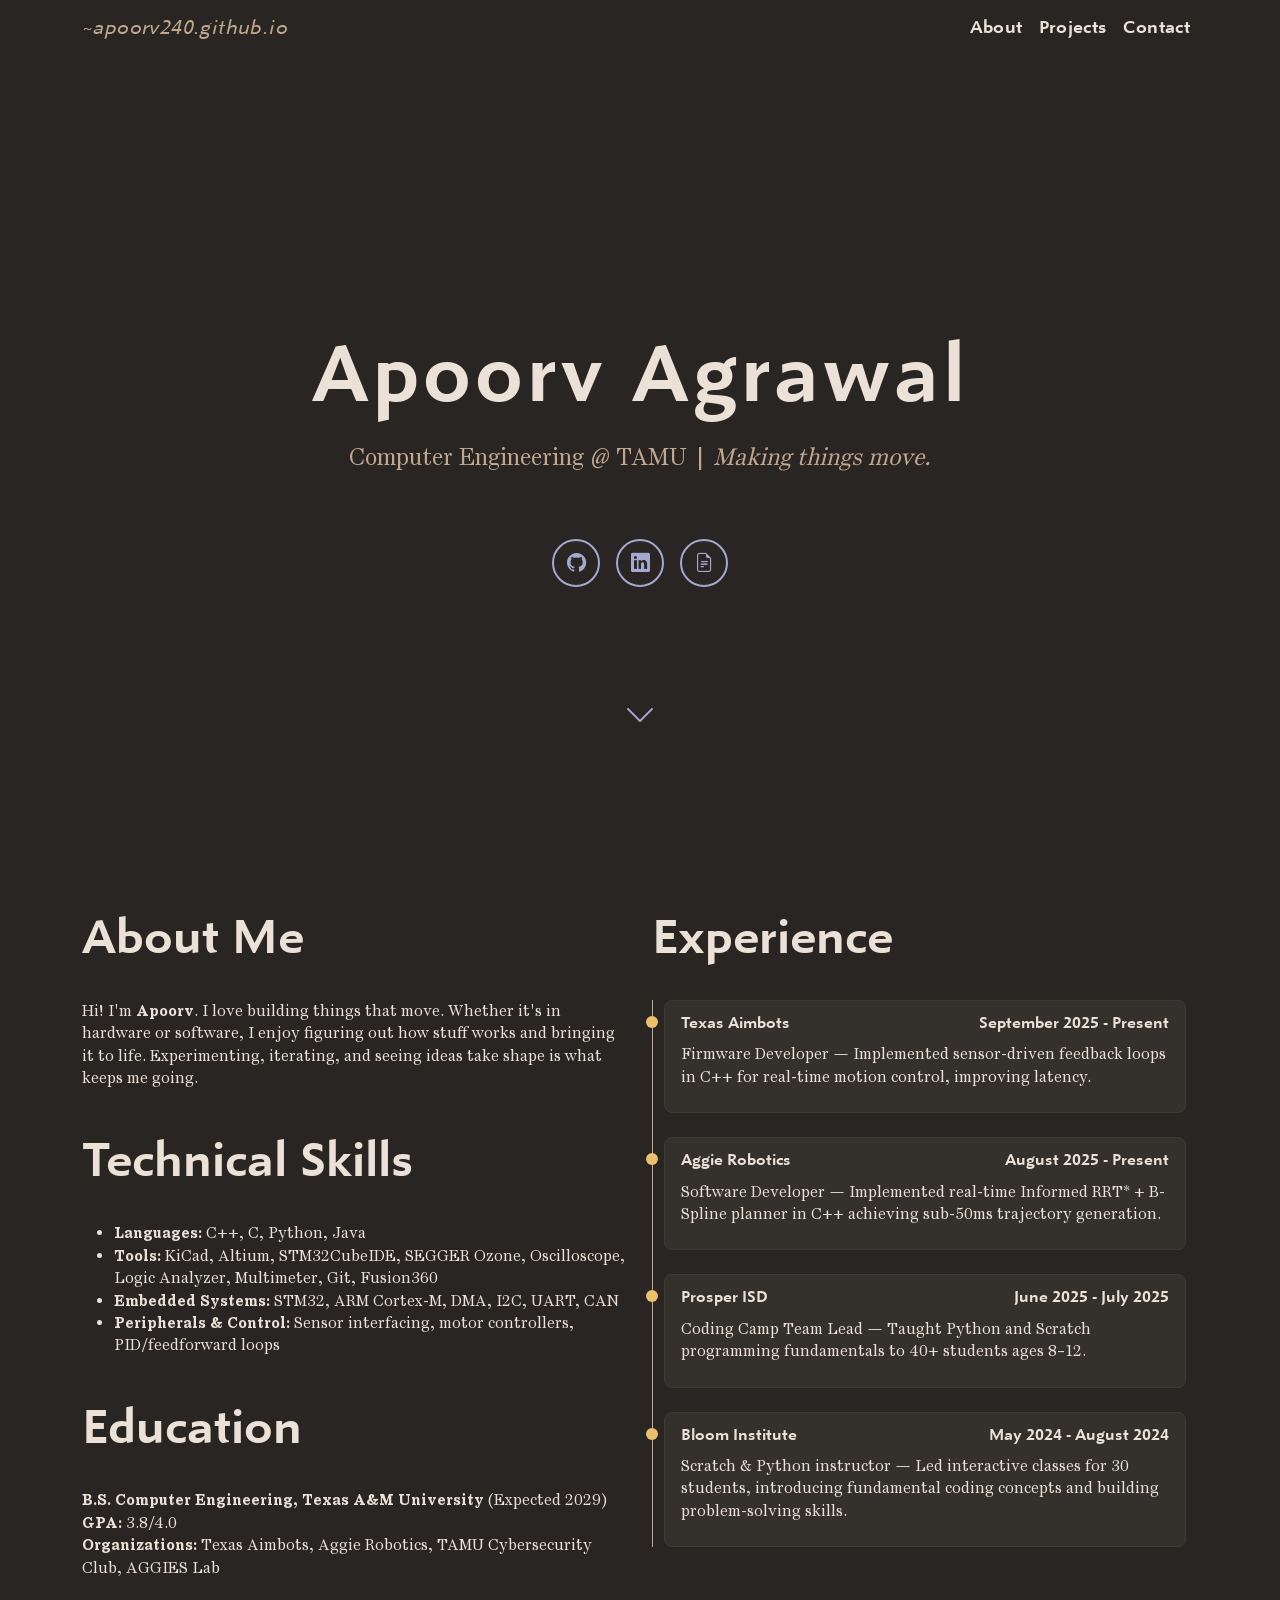
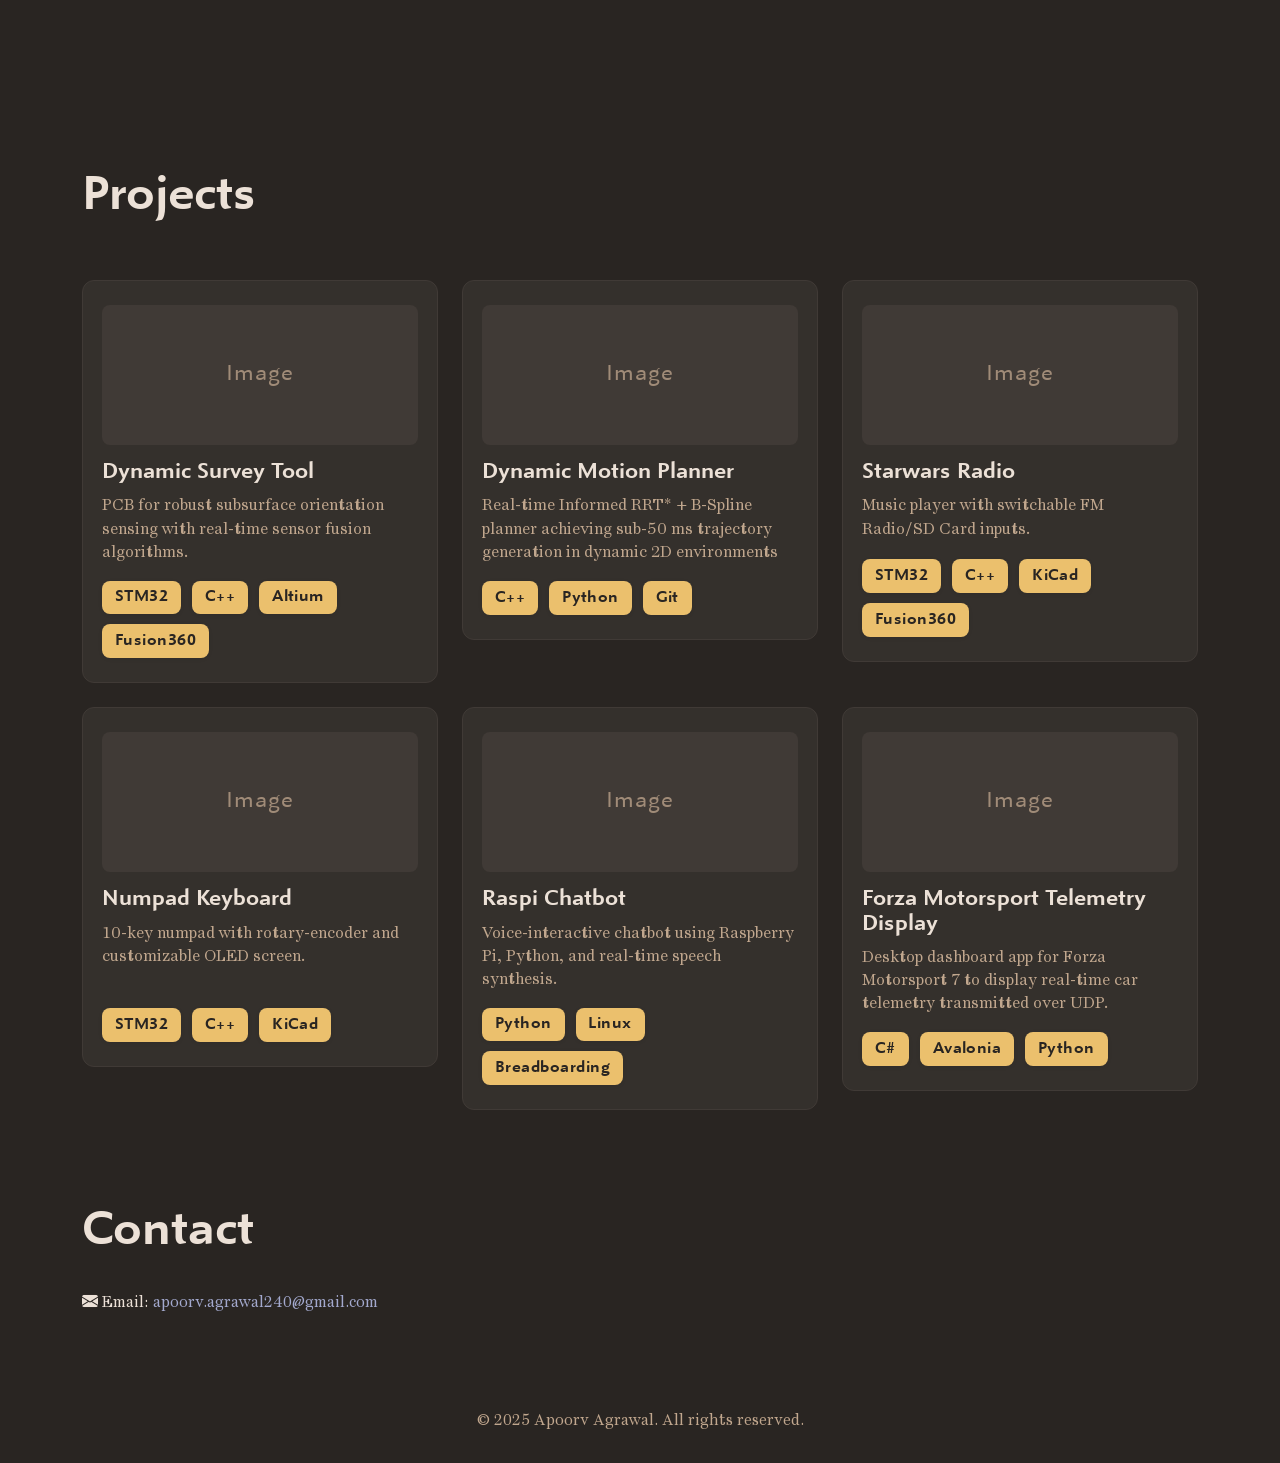
==== index.html @ 304a9cf4 "Started adding projects" ====
<!DOCTYPE html>
<html lang="en">
<head>
  <meta charset="UTF-8">
  <meta name="viewport" content="width=device-width, initial-scale=1.0">
  <title>Apoorv Agrawal — Portfolio</title>

  <!-- Bootstrap CSS -->
  <link href="https://cdn.jsdelivr.net/npm/bootstrap@5.3.2/dist/css/bootstrap.min.css" rel="stylesheet">
  <link href="https://cdn.jsdelivr.net/npm/bootstrap-icons@1.11.1/font/bootstrap-icons.css" rel="stylesheet">

  <script>
    document.addEventListener('DOMContentLoaded', function() {
      var toggler = document.querySelector('.navbar-toggler.custom-toggler');
      var offcanvas = document.getElementById('mobileNav');
      var offcanvasBS = bootstrap.Offcanvas.getOrCreateInstance(offcanvas);

      // Ensure toggler aria-expanded updates with offcanvas events
      offcanvas.addEventListener('show.bs.offcanvas', function () {
        toggler.setAttribute('aria-expanded', 'true');
      });
      offcanvas.addEventListener('hide.bs.offcanvas', function () {
        toggler.setAttribute('aria-expanded', 'false');
      });
    });
  </script>


  <!-- Custom CSS -->
  <link rel="stylesheet" href="style.css">
</head>
<body>


<nav class="navbar navbar-expand-lg">
  <div class="container">
    <a class="navbar-brand custom-brand" href="#">~apoorv240.github.io</a>
    <button
      class="navbar-toggler custom-toggler"
      type="button"
      data-bs-toggle="offcanvas"
      data-bs-target="#mobileNav"
      aria-controls="mobileNav"
      aria-label="Toggle navigation">
      <span class="hamburger">
        <span></span>
        <span></span>
        <span></span>
      </span>
    </button>
  
    <div class="offcanvas offcanvas-end" tabindex="-1" id="mobileNav" aria-labelledby="mobileNavLabel">
      <div class="offcanvas-header">
        
      </div>
      <div class="offcanvas-body">
        <ul class="navbar-nav">
          <li class="nav-item"><a class="nav-link slide-link" href="#about-experience">About</a></li>
          <li class="nav-item"><a class="nav-link slide-link" href="#projects">Projects</a></li>
          <li class="nav-item"><a class="nav-link slide-link" href="#contact">Contact</a></li>
        </ul>
      </div>
    </div>
    
    <div class="collapse navbar-collapse" id="navbarNav">
      <ul class="navbar-nav ms-auto">
        <li class="nav-item"><a class="nav-link" href="#about-experience">About</a></li>
        <li class="nav-item"><a class="nav-link" href="#projects">Projects</a></li>
        <li class="nav-item"><a class="nav-link" href="#contact">Contact</a></li>
      </ul>
    </div>
  </div>
</nav>

  <!-- Hero -->
  <section id="hero">
    <div class="hero-content">
      <h1>Apoorv Agrawal</h1>
      <p>Computer Engineering @ TAMU | <em>Making things move.</em></p>
      <div class="hero-buttons mt-3">
        <a href="https://github.com/Apoorv240" target="_blank" class="hero-btn">
            <i class="bi bi-github"></i>
        </a>
        <a href="https://linkedin.com/in/apoorvagrawal240" target="_blank" class="hero-btn">
            <i class="bi bi-linkedin"></i>
        </a>
        <a href="docs/Apoorv_Agrawal_Resume.pdf" target="_blank" class="hero-btn">
            <i class="bi bi-file-earmark-text"></i>
        </a>
      </div>
    </div>
    <a href="#about-experience" class="scroll-down">
        <i class="bi bi-chevron-down"></i>
    </a>
  </section>

    <!-- About & Experience -->
    <section id="about-experience" class="py-5">
    <div class="container">
        <div class="row">
        <!-- Left Column: About -->
        <div class="col-lg-6">
            <div>
                <h2>About Me</h2>
                <p>Hi! I'm <b>Apoorv</b>. I love building things that move. Whether it's in hardware or software, I enjoy figuring out how stuff works and bringing it to life. Experimenting, iterating, and seeing ideas take shape is what keeps me going.</p>
            </div>
            <!-- <p>Bachelor of Science in Computer Engineering — Texas A&M University (expected 2029)</p> -->
            <div class="skills">
            <h2>Technical Skills</h2>
                <ul>
                <li><b>Languages:</b> C++, C, Python, Java</li>
                <li><b>Tools:</b> KiCad, Altium, STM32CubeIDE, SEGGER Ozone, Oscilloscope, Logic Analyzer, Multimeter, Git, Fusion360</li>
                <li><b>Embedded Systems:</b> STM32, ARM Cortex-M, DMA, I2C, UART, CAN</li>
                <li><b>Peripherals & Control:</b> Sensor interfacing, motor controllers, PID/feedforward loops</li>
                </ul>
            </div>

            <div class="education">
            <h2>Education</h2>
                <p><b>B.S. Computer Engineering, Texas A&M University</b> (Expected 2029)<br>
                   <b>GPA:</b> 3.8/4.0<br>
                   <b>Organizations:</b> Texas Aimbots, Aggie Robotics, TAMU Cybersecurity Club, AGGIES Lab
                </p>
            </div>
        </div>

        <!-- Right Column: Experience Timeline -->
        <div class="col-lg-6 pe-4">
            <h2>Experience</h2>
            <div class="timeline">
            <div class="events">
                <!-- Example Event -->
                <div class="event">
                <svg class="marker" xmlns="http://www.w3.org/2000/svg" width="12" height="12">
                    <circle cx="6" cy="6" r="6"></circle>
                </svg>
                <div class="content">
                    <div class="header">
                        <span class="employer">Texas Aimbots</span>
                        <span class="time">September 2025 - Present</span>
                    </div>
                    <p>Firmware Developer — Implemented sensor-driven feedback loops in C++ for real-time motion control, improving latency.</p>
                </div>
                </div>


                <div class="event">
                <svg class="marker" xmlns="http://www.w3.org/2000/svg" width="12" height="12">
                    <circle cx="6" cy="6" r="6"></circle>
                </svg>
                <div class="content">
                    <div class="header">
                        <span class="employer">Aggie Robotics</span>
                        <span class="time">August 2025 - Present</span>
                    </div>
                    <p>Software Developer — Implemented real-time Informed RRT* + B-Spline planner in C++ achieving sub-50ms trajectory generation.</p>
                </div>
                </div>

                <div class="event">
                <svg class="marker" xmlns="http://www.w3.org/2000/svg" width="12" height="12">
                    <circle cx="6" cy="6" r="6"></circle>
                </svg>
                <div class="content">
                    <div class="header">
                        <span class="employer">Prosper ISD</span>
                        <span class="time">June 2025 - July 2025</span>
                    </div>
                    <p>Coding Camp Team Lead — Taught Python and Scratch programming fundamentals to 40+ students ages 8–12.</p>
                </div>
                </div>

                <div class="event">
                <svg class="marker" xmlns="http://www.w3.org/2000/svg" width="12" height="12">
                    <circle cx="6" cy="6" r="6"></circle>
                </svg>
                <div class="content">
                    <div class="header">
                        <span class="employer">Bloom Institute</span>
                        <span class="time">May 2024 - August 2024</span>
                    </div>
                    <p>Scratch & Python instructor — Led interactive classes for 30 students, introducing fundamental coding concepts and building problem-solving skills.</p>
                </div>
                </div>
            </div>
            </div>
        </div>
        </div>
    </div>
</div>
    </section>

<section id="projects" class="py-5">
  <div class="container">
    <h2>Projects</h2>
    <div class="row g-4 mt-3">
      <!-- Example Project Card -->
      <div class="col-12 col-md-6 col-lg-4">
        <div class="project-card">
          <div class="project-img placeholder-img mb-3"></div>
          <h5 class="project-title mb-2">Dynamic Survey Tool</h5>
          <p class="project-desc mb-3">PCB for robust subsurface orientation sensing with real-time sensor fusion algorithms.</p>
          <div class="project-skills">
            <span class="skill-badge">STM32</span>
            <span class="skill-badge">C++</span>
            <span class="skill-badge">Altium</span>
            <span class="skill-badge">Fusion360</span>
          </div>
        </div>
      </div>

      <div class="col-12 col-md-6 col-lg-4">
        <div class="project-card">
          <div class="project-img placeholder-img mb-3"></div>
          <h5 class="project-title mb-2">Dynamic Motion Planner</h5>
          <p class="project-desc mb-3">Real-time Informed RRT* + B-Spline planner achieving sub-50 ms trajectory generation in dynamic
2D environments</p>
          <div class="project-skills">
            <span class="skill-badge">C++</span>
            <span class="skill-badge">Python</span>
            <span class="skill-badge">Git</span>
          </div>
        </div>
      </div>

      <div class="col-12 col-md-6 col-lg-4">
        <div class="project-card">
          <div class="project-img placeholder-img mb-3"></div>
          <h5 class="project-title mb-2">Starwars Radio</h5>
          <p class="project-desc mb-3">Music player with switchable FM Radio/SD Card inputs.</p>
          <div class="project-skills">
            <span class="skill-badge">STM32</span>
            <span class="skill-badge">C++</span>
            <span class="skill-badge">KiCad</span>
            <span class="skill-badge">Fusion360</span>
          </div>
        </div>
      </div>

      <div class="col-12 col-md-6 col-lg-4">
        <div class="project-card">
          <div class="project-img placeholder-img mb-3"></div>
          <h5 class="project-title mb-2">Numpad Keyboard</h5>
          <p class="project-desc mb-3">10-key numpad with rotary-encoder and customizable OLED screen.</p>
          <div class="project-skills">
            <span class="skill-badge">STM32</span>
            <span class="skill-badge">C++</span>
            <span class="skill-badge">KiCad</span>
          </div>
        </div>
      </div>

      <div class="col-12 col-md-6 col-lg-4">
        <div class="project-card">
          <div class="project-img placeholder-img mb-3"></div>
          <h5 class="project-title mb-2">Raspi Chatbot</h5>
          <p class="project-desc mb-3">Voice-interactive chatbot using Raspberry Pi, Python, and real-time speech synthesis.</p>
          <div class="project-skills">
            <span class="skill-badge">Python</span>
            <span class="skill-badge">Linux</span>
            <span class="skill-badge">Breadboarding</span>
          </div>
        </div>
      </div>

      <div class="col-12 col-md-6 col-lg-4">
        <div class="project-card">
          <div class="project-img placeholder-img mb-3"></div>
          <h5 class="project-title mb-2">Forza Motorsport Telemetry Display</h5>
          <p class="project-desc mb-3">Desktop dashboard app for Forza Motorsport 7 to display real-time car telemetry transmitted over UDP.</p>
          <div class="project-skills">
            <span class="skill-badge">C#</span>
            <span class="skill-badge">Avalonia</span>
            <span class="skill-badge">Python</span>
          </div>
        </div>
      </div>

    </div>
  </div>
</section>

  <!-- Contact -->
  <section id="contact" class="py-5">
    <div class="container">
      <h2>Contact</h2>
      <ul class="list-unstyled">
        <li><i class="bi bi-envelope-fill"></i> Email: <a href="mailto:apoorv.agrawal240@gmail.com">apoorv.agrawal240@gmail.com</a></li>
      </ul>
    </div>
  </section>

  <!-- Footer -->
  <footer>
    <div>&copy; 2025 Apoorv Agrawal. All rights reserved.</div>
  </footer>

  <!-- Bootstrap JS -->
  <script src="https://cdn.jsdelivr.net/npm/bootstrap@5.3.2/dist/js/bootstrap.bundle.min.js"></script>
</body>
</html>
---- style.css ----
@charset "UTF-8";

/* Fonts */
@font-face {
  font-family: century_supra_a;
  src: url('fonts/CenturySupraT3.woff2') format('woff2');
  font-weight: normal;
  font-style: normal;
  font-display: swap;
}
@font-face {
  font-family: century_supra_a;
  src: url('fonts/CenturySupraT3-Bold.woff2') format('woff2');
  font-weight: bold;
  font-style: normal;
  font-display: swap;
}
@font-face {
  font-family: concourse_4;
  src: url('fonts/MetroOffice-Regular.woff2') format('woff2');
  font-weight: normal;
  font-style: normal;
  font-display: swap;
}
@font-face {
  font-family: concourse_4;
  src: url('fonts/MetroOffice-Bold.woff2') format('woff2');
  font-weight: bold;
  font-style: normal;
  font-display: swap;
}
@font-face {
  font-family: concourse_4;
  src: url('fonts/MetroOffice-BoldItalic.woff2') format('woff2');
  font-weight: bold;
  font-style: italic;
  font-display: swap;
}
@font-face {
  font-family: concourse_4;
  src: url('fonts/MetroOffice-Italic.woff2') format('woff2');
  font-weight: normal;
  font-style: italic;
  font-display: swap;
}

/* Colors */
:root {
  --color-text: #ece1d7;
  --color-background: #292522;
  --color-link: #a3a9ce;
  --color-link-hover: #ebc06d;
  --color-footer-background: #1d1c19;
  --color-card-bg: #34302c;
  --color-card-border: #403a36;
  --color-muted: #c1a78e;
}

/* Base */
* { margin:0; padding:0; box-sizing:border-box; }
body {
  font-family: 'century_supra_a', Georgia, serif;
  font-size: 1rem;
  line-height: 1.4;
  color: var(--color-text);
  background-color: var(--color-background);
}
a { color: var(--color-link); text-decoration:none; }
a:hover { color: var(--color-link-hover); text-decoration:underline; }

/* Navbar */
.navbar {
  background-color: transparent;
}
.navbar .nav-link {
  color: var(--color-text);
  font-family: concourse_4, Georgia, serif;
  font-weight: bold;
  letter-spacing: 0.02em;
  font-size: 18px;
}
.navbar .navbar-brand {
  color: var(--color-muted);
  font-family: concourse_4, Georgia, serif;
  font-weight: normal;
  font-style: italic;
  letter-spacing: 0.02em;
}
/* Hover state - highlight with color */
.navbar .nav-link:hover {
  color: var(--color-link-hover);
  text-decoration: none;
}

/* Hero */
#hero {
  display: flex;
  align-items: center;
  justify-content: center;
  flex-direction: column;
  height: 90vh;
  text-align: center;
  padding: 0 2rem;
  position: relative;
}
#hero h1 {
  font-family: 'concourse_4', Georgia, serif;
  font-weight: bold;
  font-size: clamp(3rem, 8vw, 5rem);
  letter-spacing: 0.05em;
  margin-bottom: 1rem;
}
#hero p {
  font-family: 'century_supra_a', Georgia, serif;
  font-size: clamp(1.25rem, 2vw, 1.5rem);
  color: var(--color-muted);
  margin-bottom: 3rem;
}

/* Scroll Down Arrow */
.scroll-down {
    position:absolute;
  font-size: 2rem;
  color: var(--color-link);
  display: inline-block;
  animation: bounce 2s infinite;
  bottom: 8rem;
}
.scroll-down:hover { color: var(--color-link-hover); }
@keyframes bounce {
  0%, 20%, 50%, 80%, 100% { transform: translateY(0); }
  40% { transform: translateY(10px); }
  60% { transform: translateY(5px); }
}

/* Sections */
section { padding: 4rem 0; }
h1,h2,h3,h4,h5,h6 {
  font-family: 'concourse_4', Georgia, serif;
  font-weight: bold;
  color: var(--color-text);
  margin-bottom: 1rem;
  line-height: 1.1;
}
h2 { font-size: clamp(2rem, 4vw, 3rem); margin-bottom: 2rem; }

/* Footer */
footer {
  background-color: transparent;
  color: var(--color-muted);
  padding: 2rem 0;
  text-align: center;
}
footer a { color: var(--color-link); }
footer a:hover { color: var(--color-link-hover); }

/* Smooth scroll */
html { scroll-behavior: smooth; }


.col-lg-6 .timeline {
  position: relative;
  overflow: visible;
}

.timeline .events::before {
  content: "";
  position: absolute;
  top: 0;
  height: 100%;
  width: 1px;
  background: var(--color-muted);
}
.timeline .events {
  position: relative;
  display: flex;
  margin-block: 0.5em;
  flex-direction: column;
  row-gap: 1.5em;
}

.timeline .event {
  display: flex;
  align-items: baseline;
}

.timeline .event .marker {
  position: relative;
  left: -6px;
  fill: var(--color-link-hover);
}

.content time {
  font-family: concourse_4, Helvetica, sans-serif;
  font-weight: bold;
}

.timeline .event .content {
  padding-left: 1.5rem; /* ensures text doesn’t overlap marker */
  flex: 1;               /* take up remaining space */
  min-width: 0;          /* prevent flex overflow */
  padding: 0.75rem 1rem 0.5rem 1rem;                /* space inside the border */
  border: 1px solid var(--color-card-border);  /* border color */
  border-radius: 8px;           /* rounded corners for softer look */
  background-color: var(--color-card-bg);  /* optional background */
  position: relative;            /* keeps marker positioned correctly */
}

.timeline .event .content:hover {
  box-shadow: 0 6px 16px rgba(0,0,0,0.15);
  transform: translateY(-3px);
}

.timeline .event .content .header {
  display: flex;
  justify-content: space-between; /* employer left, time right */
  font-family: concourse_4, Helvetica, sans-serif;
  font-weight: bold;
  margin-bottom: 0.5rem;
}


.timeline .event .header .employer {
  text-align: left;
}

.timeline .event .header .time {
  text-align: right;
}

.timeline .event .content .text p {
  margin: 0;
  line-height: 1.4;
}

/* Hero buttons styling */
.hero-buttons {
  display: inline-flex;
  gap: 1rem;
  margin-top: 1rem;
}

.hero-btn {
  display: inline-flex;
  align-items: center;
  justify-content: center;
  width: 3rem;
  height: 3rem;
  border: 2px solid var(--color-link);
  border-radius: 50%;       /* makes it circular */
  color: var(--color-link);
  font-size: 1.2rem;
  transition: all 0.3s ease;
  text-decoration: none;
}

.hero-btn:hover {
  background-color: var(--color-link);
  color: var(--color-background);
  border-color: var(--color-link-hover);
}

.skills {
  margin-top: 3rem;
  margin-bottom: 3rem;
}

.education {
  margin-top: 3rem;
  margin-bottom: 6rem;
}

.navbar-toggler.custom-toggler {
  border: none;
  background: none;
  outline: none;
  box-shadow: none;
  padding: 0.5rem 0.7rem;
  position: relative;
  z-index: 1051; /* Ensure it's above the offcanvas */
}

.navbar-brand.custom-brand {
  position: relative;
  z-index: 1051; /* Ensure it's above the offcanvas */
}

.hamburger {
  display: inline-block;
  width: 32px;
  height: 32px;
  position: relative;
  cursor: pointer;
}

.hamburger span {
  display: block;
  position: absolute;
  left: 0;
  width: 100%;
  height: 3.5px;
  background: var(--color-link);
  border-radius: 2px;
  transition:
    0.32s cubic-bezier(.68,-0.6,.32,1.6),
    background 0.2s;
}

.hamburger span:nth-child(1) { top: 8px; }
.hamburger span:nth-child(2) { top: 15px; }
.hamburger span:nth-child(3) { top: 22px; }

.navbar-toggler[aria-expanded="true"] .hamburger span {
  background: var(--color-link-hover);
}

.navbar-toggler[aria-expanded="true"] .hamburger span:nth-child(1) {
  top: 15px;
  transform: rotate(45deg);
}
.navbar-toggler[aria-expanded="true"] .hamburger span:nth-child(2) {
  opacity: 0;
}
.navbar-toggler[aria-expanded="true"] .hamburger span:nth-child(3) {
  top: 15px;
  transform: rotate(-45deg);
}

@media (max-width: 991.98px) {
  .navbar-collapse { display: none !important; }
  .offcanvas { display: block !important; }
}
@media (min-width: 992px) {
  .offcanvas { display: none !important; }
  .navbar-collapse { display: flex !important; }
}

/* Make the offcanvas background transparent and blurry */
.offcanvas {
  background: transparent; 
}

.offcanvas-header, .offcanvas-body {
  color: var(--color-text); /* Ensures text is readable */
}

.offcanvas.offcanvas-end {
  width: 100px !important; /* Choose your width */
  max-width: 100vw;
  overflow-x: hidden;
}

.offcanvas-body {
  overflow-x: hidden;
  padding-right: 12px;
  padding-left: 12px;
}

body.offcanvas-backdrop {
  overflow-x: hidden;
}

/* Slide-in animation keyframes */
@keyframes slideInRight {
  from {
    opacity: 0;
    transform: translateX(50px);
  }
  to {
    opacity: 1;
    transform: translateX(0);
  }
}

/* Initial state: links hidden and off to the right */
.offcanvas:not(.show) .slide-link {
  opacity: 0;
  transform: translateX(32px);
  pointer-events: none;
}

/* When the offcanvas is open, animate in */
.offcanvas.show .slide-link {
  opacity: 1;
  animation: slideInRight 0.6s cubic-bezier(.77,0,.175,1) both;
  pointer-events: auto;
}

/* Stagger the animation for each nav-item */
.offcanvas.show .navbar-nav .nav-item:nth-child(1) .slide-link { animation-delay: 0.08s; }
.offcanvas.show .navbar-nav .nav-item:nth-child(2) .slide-link { animation-delay: 0.22s; }
.offcanvas.show .navbar-nav .nav-item:nth-child(3) .slide-link { animation-delay: 0.36s; }


.project-card {
  background-color: var(--color-card-bg);       /* Same as timeline */
  border: 1px solid var(--color-card-border);   /* Same border */
  border-radius: 12px;                          /* Softer corners */
  padding: 1.5rem 1.2rem;
  margin-bottom: 0;
  box-shadow: none;
  min-height: 360px;                            /* Enough space for desktop, flexible for mobile */
  display: flex;
  flex-direction: column;
  transition: box-shadow 0.3s, transform 0.2s;
}

.project-card:hover {
  box-shadow: 0 6px 16px rgba(0,0,0,0.15);
  transform: translateY(-3px);
}

.project-img {
  width: 100%;
  height: 140px;
  border-radius: 8px;
  background: #403a36;
  display: flex;
  align-items: center;
  justify-content: center;
  /* Placeholder content: */
  position: relative;
}
.placeholder-img::after {
  content: "Image";
  color: var(--color-muted);
  font-family: concourse_4, Georgia, serif;
  font-size: 1.4rem;
  letter-spacing: 0.05em;
  position: absolute;
  left: 50%;
  top: 50%;
  transform: translate(-50%, -50%);
  opacity: 0.75;
}

.project-title {
  font-family: concourse_4, Georgia, serif;
  font-weight: bold;
  font-size: 1.4rem;
  color: var(--color-text);
}

.project-desc {
  color: var(--color-muted);
  font-size: 1.03rem;
  min-height: 48px;
  margin-bottom: 1rem;
}

.project-skills {
  display: flex;
  flex-wrap: wrap;
  gap: 0.5em;
  margin-top: auto; /* Anchors skills at the bottom of the card if there's space */
}

/* Skill boxes styled like timeline labels/badges */
.skill-badge {
  background: var(--color-link-hover);
  color: var(--color-background);
  display: inline-block;
  font-family: concourse_4, Georgia, serif;
  font-weight: bold;
  border-radius: 8px;
  padding: 0.35em 0.8em;
  font-size: 1rem;
  letter-spacing: 0.03em;
  border: none;
  margin-top: 2px;
  margin-right: 3px;
  vertical-align: middle;
  box-shadow: 0 1px 4px rgba(0,0,0,0.08);
}

/* Responsive adjustments -- stack on mobile */
@media (max-width: 767.98px) {
  .project-card {
    min-height: 0;
    padding: 1rem 0.5rem;
  }
  .project-img {
    height: 110px;
  }
  .project-title {
    font-size: 1.15rem;
  }
  .project-desc {
    font-size: 0.96rem;
  }
}
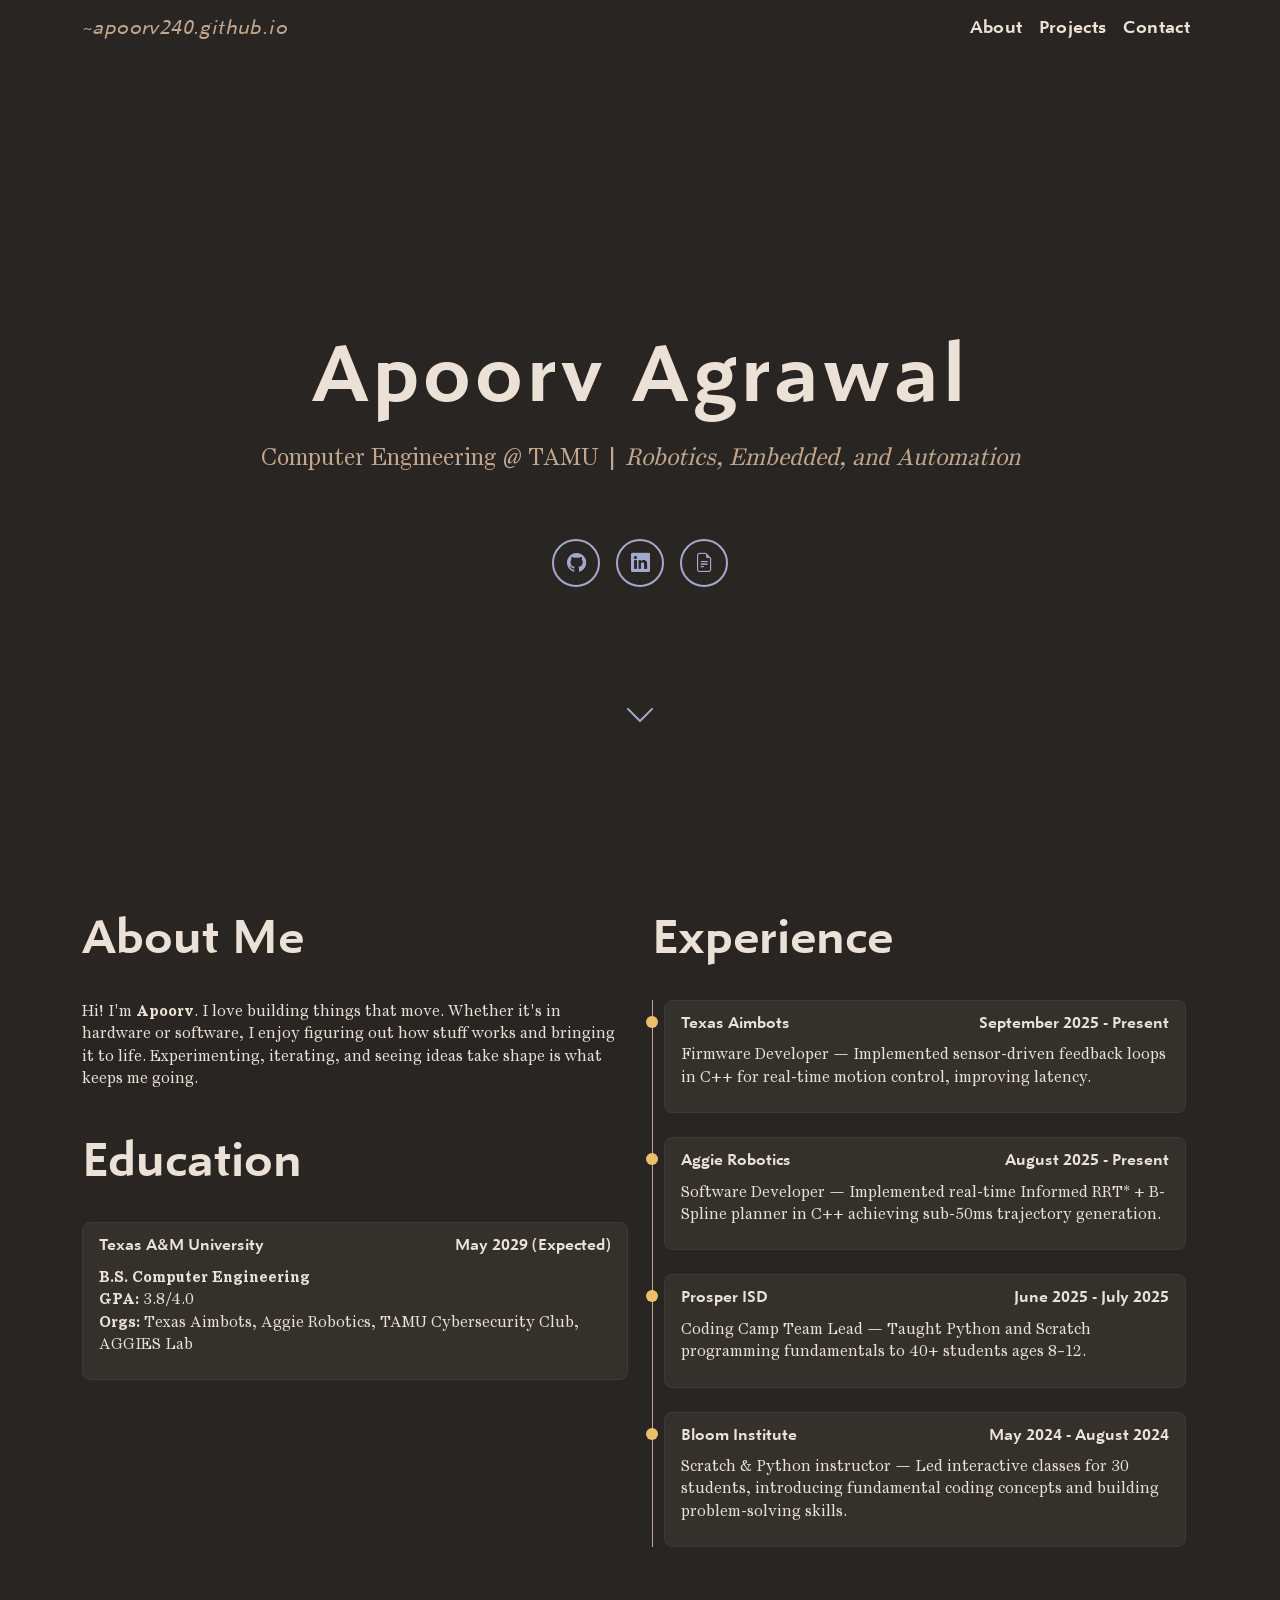
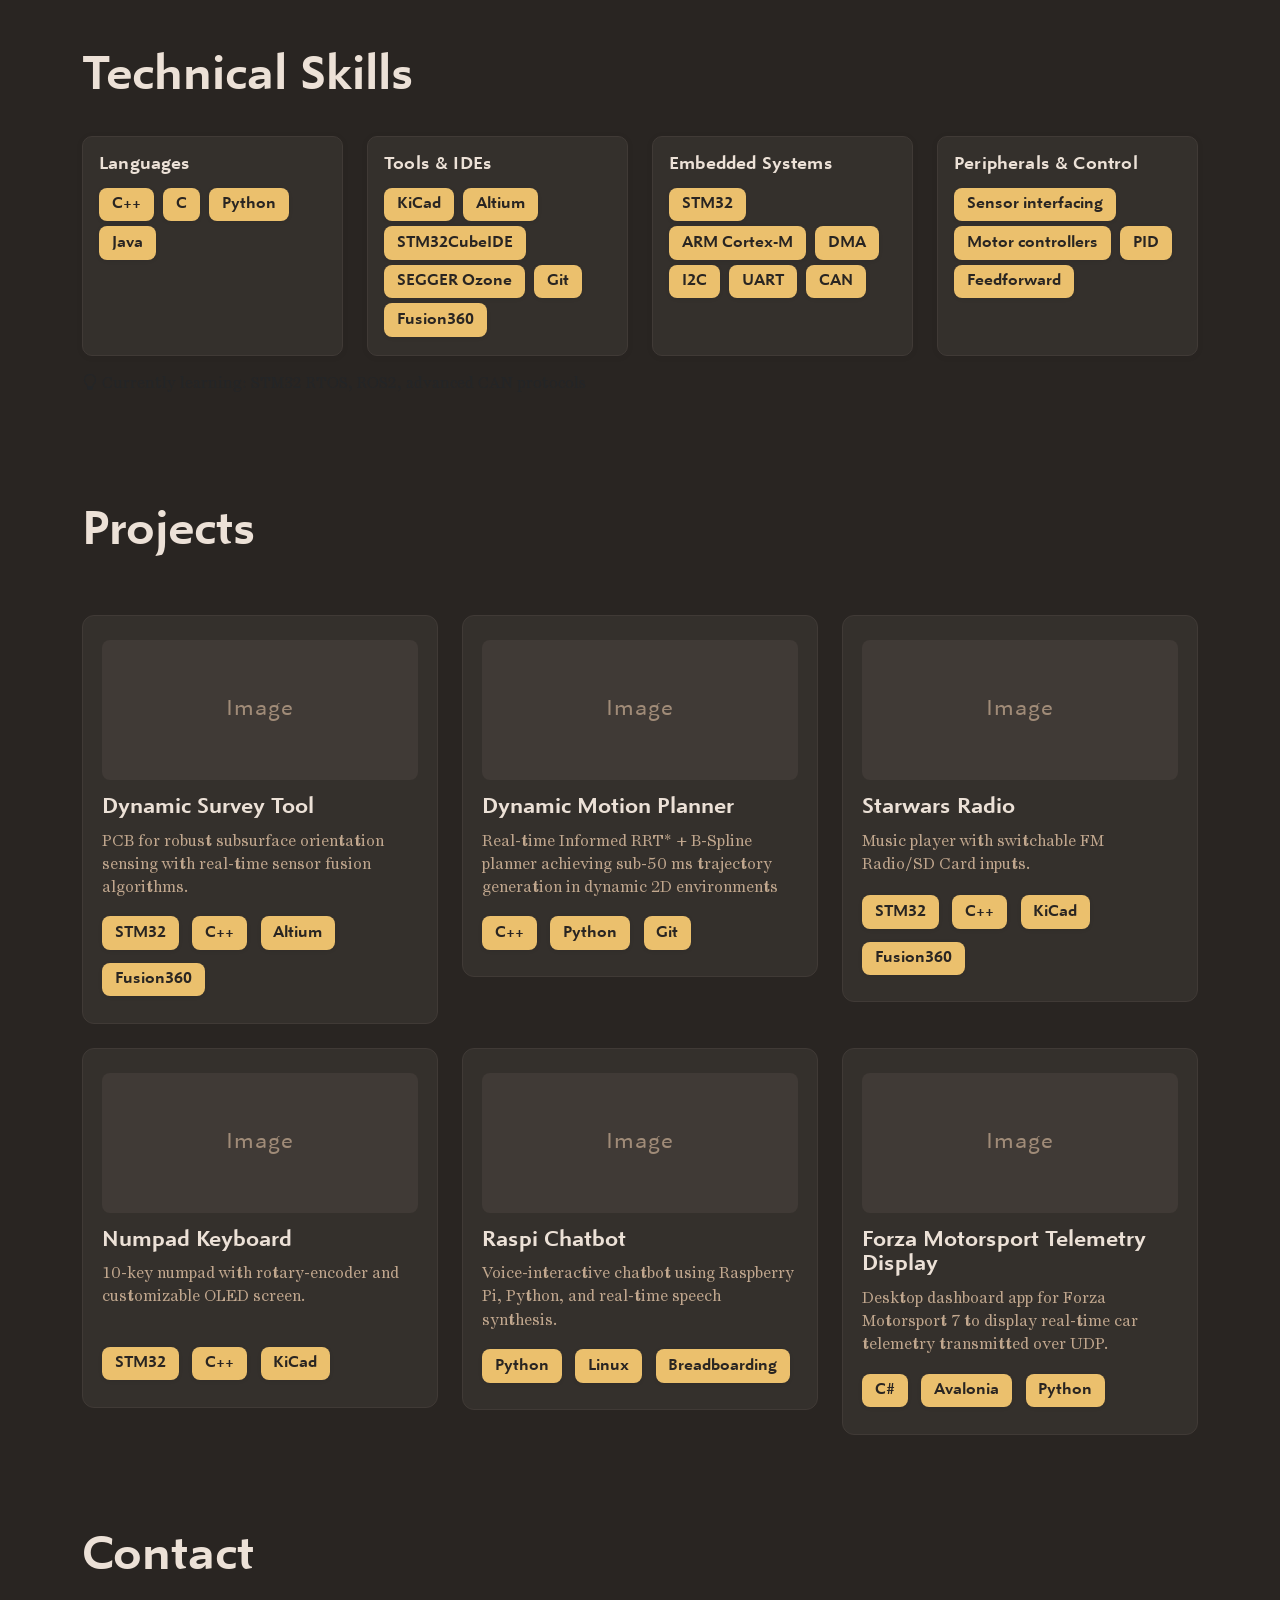
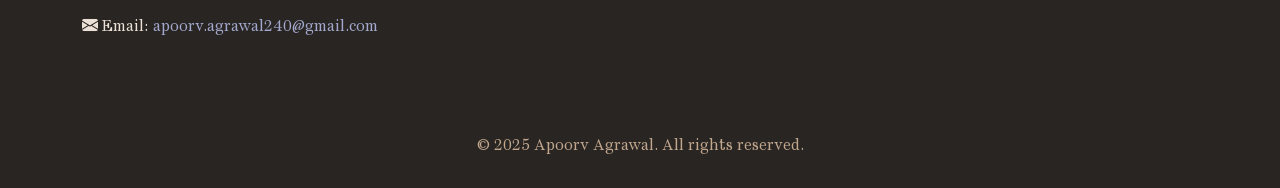
==== commit 22c9efe4: "CSS Changes" ====
--- a/index.html
+++ b/index.html
@@ -76,7 +76,7 @@
   <section id="hero">
     <div class="hero-content">
       <h1>Apoorv Agrawal</h1>
-      <p>Computer Engineering @ TAMU | <em>Making things move.</em></p>
+      <p>Computer Engineering @ TAMU | <em>Robotics, Embedded, and Automation</em></p>
       <div class="hero-buttons mt-3">
         <a href="https://github.com/Apoorv240" target="_blank" class="hero-btn">
             <i class="bi bi-github"></i>
@@ -105,22 +105,21 @@
                 <p>Hi! I'm <b>Apoorv</b>. I love building things that move. Whether it's in hardware or software, I enjoy figuring out how stuff works and bringing it to life. Experimenting, iterating, and seeing ideas take shape is what keeps me going.</p>
             </div>
             <!-- <p>Bachelor of Science in Computer Engineering — Texas A&M University (expected 2029)</p> -->
-            <div class="skills">
-            <h2>Technical Skills</h2>
-                <ul>
-                <li><b>Languages:</b> C++, C, Python, Java</li>
-                <li><b>Tools:</b> KiCad, Altium, STM32CubeIDE, SEGGER Ozone, Oscilloscope, Logic Analyzer, Multimeter, Git, Fusion360</li>
-                <li><b>Embedded Systems:</b> STM32, ARM Cortex-M, DMA, I2C, UART, CAN</li>
-                <li><b>Peripherals & Control:</b> Sensor interfacing, motor controllers, PID/feedforward loops</li>
-                </ul>
-            </div>
+            
 
             <div class="education">
             <h2>Education</h2>
-                <p><b>B.S. Computer Engineering, Texas A&M University</b> (Expected 2029)<br>
-                   <b>GPA:</b> 3.8/4.0<br>
-                   <b>Organizations:</b> Texas Aimbots, Aggie Robotics, TAMU Cybersecurity Club, AGGIES Lab
-                </p>
+                <div class="content">
+                    <div class="header">
+                        <span class="employer">Texas A&M University</span>
+                        <span class="time">May 2029 (Expected)</span>
+                    </div>
+                    <p>
+                      <b>B.S. Computer Engineering</b> <br>
+                      <b>GPA:</b> 3.8/4.0<br>
+                      <b>Orgs:</b> Texas Aimbots, Aggie Robotics, TAMU Cybersecurity Club, AGGIES Lab
+                    </p>
+              </div>
             </div>
         </div>
 
@@ -190,25 +189,82 @@
 </div>
     </section>
 
+<section id="skills" class="py-3 py-md-5">
+  <div class="container">
+    <h2>Technical Skills</h2>
+    <div class="row gy-4">
+      <div class="col-12 col-md-6 col-lg-3">
+        <div class="skill-card p-3 h-100">
+          <div class="skill-group-title mb-2">Languages</div>
+          <div>
+            <span class="skill-badge">C++</span>
+            <span class="skill-badge">C</span>
+            <span class="skill-badge">Python</span>
+            <span class="skill-badge">Java</span>
+          </div>
+        </div>
+      </div>
+      <div class="col-12 col-md-6 col-lg-3">
+        <div class="skill-card p-3 h-100">
+          <div class="skill-group-title mb-2">Tools & IDEs</div>
+          <div>
+            <span class="skill-badge">KiCad</span>
+            <span class="skill-badge">Altium</span>
+            <span class="skill-badge">STM32CubeIDE</span>
+            <span class="skill-badge">SEGGER Ozone</span>
+            <span class="skill-badge">Git</span>
+            <span class="skill-badge">Fusion360</span>
+          </div>
+        </div>
+      </div>
+      <div class="col-12 col-md-6 col-lg-3">
+        <div class="skill-card p-3 h-100">
+          <div class="skill-group-title mb-2">Embedded Systems</div>
+          <div>
+            <span class="skill-badge">STM32</span>
+            <span class="skill-badge">ARM Cortex-M</span>
+            <span class="skill-badge">DMA</span>
+            <span class="skill-badge">I2C</span>
+            <span class="skill-badge">UART</span>
+            <span class="skill-badge">CAN</span>
+          </div>
+        </div>
+      </div>
+      <div class="col-12 col-md-6 col-lg-3">
+        <div class="skill-card p-3 h-100">
+          <div class="skill-group-title mb-2">Peripherals & Control</div>
+          <div>
+            <span class="skill-badge">Sensor interfacing</span>
+            <span class="skill-badge">Motor controllers</span>
+            <span class="skill-badge">PID</span>
+            <span class="skill-badge">Feedforward</span>
+          </div>
+        </div>
+      </div>
+    </div>
+    <p class="mt-3 text-muted"><i class="bi bi-lightbulb"></i> Currently learning: STM32 RTOS, ROS2, advanced CAN protocols</p>
+  </div>
+</section>
+
 <section id="projects" class="py-5">
   <div class="container">
     <h2>Projects</h2>
     <div class="row g-4 mt-3">
-      <!-- Example Project Card -->
-      <div class="col-12 col-md-6 col-lg-4">
-        <div class="project-card">
-          <div class="project-img placeholder-img mb-3"></div>
-          <h5 class="project-title mb-2">Dynamic Survey Tool</h5>
-          <p class="project-desc mb-3">PCB for robust subsurface orientation sensing with real-time sensor fusion algorithms.</p>
-          <div class="project-skills">
-            <span class="skill-badge">STM32</span>
-            <span class="skill-badge">C++</span>
-            <span class="skill-badge">Altium</span>
-            <span class="skill-badge">Fusion360</span>
-          </div>
-        </div>
-      </div>
-
+      <div class="col-12 col-md-6 col-lg-4">
+        <a href="projects/starwarsradio">
+          <div class="project-card">
+            <div class="project-img placeholder-img mb-3"></div>
+            <h5 class="project-title mb-2">Dynamic Survey Tool</h5>
+            <p class="project-desc mb-3">PCB for robust subsurface orientation sensing with real-time sensor fusion algorithms.</p>
+            <div class="project-skills">
+              <span class="skill-badge">STM32</span>
+              <span class="skill-badge">C++</span>
+              <span class="skill-badge">Altium</span>
+              <span class="skill-badge">Fusion360</span>
+            </div>
+          </div>
+        </a>
+      </div>
       <div class="col-12 col-md-6 col-lg-4">
         <div class="project-card">
           <div class="project-img placeholder-img mb-3"></div>
@@ -298,4 +354,4 @@
   <!-- Bootstrap JS -->
   <script src="https://cdn.jsdelivr.net/npm/bootstrap@5.3.2/dist/js/bootstrap.bundle.min.js"></script>
 </body>
-</html>
+</html>
--- a/style.css
+++ b/style.css
@@ -135,6 +135,12 @@
 
 /* Sections */
 section { padding: 4rem 0; }
+@media (max-width: 575.98px) {
+  #projects {
+    padding-top: 1rem !important;
+    padding-bottom: 1.25rem !important;
+  }
+}
 h1,h2,h3,h4,h5,h6 {
   font-family: 'concourse_4', Georgia, serif;
   font-weight: bold;
@@ -195,7 +201,7 @@
   font-weight: bold;
 }
 
-.timeline .event .content {
+.content {
   padding-left: 1.5rem; /* ensures text doesn’t overlap marker */
   flex: 1;               /* take up remaining space */
   min-width: 0;          /* prevent flex overflow */
@@ -206,12 +212,12 @@
   position: relative;            /* keeps marker positioned correctly */
 }
 
-.timeline .event .content:hover {
+.content:hover {
   box-shadow: 0 6px 16px rgba(0,0,0,0.15);
   transform: translateY(-3px);
 }
 
-.timeline .event .content .header {
+.content .header {
   display: flex;
   justify-content: space-between; /* employer left, time right */
   font-family: concourse_4, Helvetica, sans-serif;
@@ -228,7 +234,7 @@
   text-align: right;
 }
 
-.timeline .event .content .text p {
+.content .text p {
   margin: 0;
   line-height: 1.4;
 }
@@ -261,13 +267,12 @@
 }
 
 .skills {
+  margin-bottom: 3rem;
+}
+
+.education {
   margin-top: 3rem;
   margin-bottom: 3rem;
-}
-
-.education {
-  margin-top: 3rem;
-  margin-bottom: 6rem;
 }
 
 .navbar-toggler.custom-toggler {
@@ -455,7 +460,6 @@
   margin-top: auto; /* Anchors skills at the bottom of the card if there's space */
 }
 
-/* Skill boxes styled like timeline labels/badges */
 .skill-badge {
   background: var(--color-link-hover);
   color: var(--color-background);
@@ -465,12 +469,21 @@
   border-radius: 8px;
   padding: 0.35em 0.8em;
   font-size: 1rem;
-  letter-spacing: 0.03em;
-  border: none;
-  margin-top: 2px;
-  margin-right: 3px;
-  vertical-align: middle;
+  margin: 0.15em 0.35em 0.15em 0;
   box-shadow: 0 1px 4px rgba(0,0,0,0.08);
+}
+
+.skill-group-title {
+  font-weight: bold;
+  font-family: concourse_4;
+  font-size: 1.10rem;
+  letter-spacing: 0.01em;
+}
+.skill-card {
+  background: var(--color-card-bg);
+  border: 1px solid var(--color-card-border);
+  border-radius: 10px;
+  box-shadow: 0 1px 7px rgba(0,0,0,0.06);
 }
 
 /* Responsive adjustments -- stack on mobile */
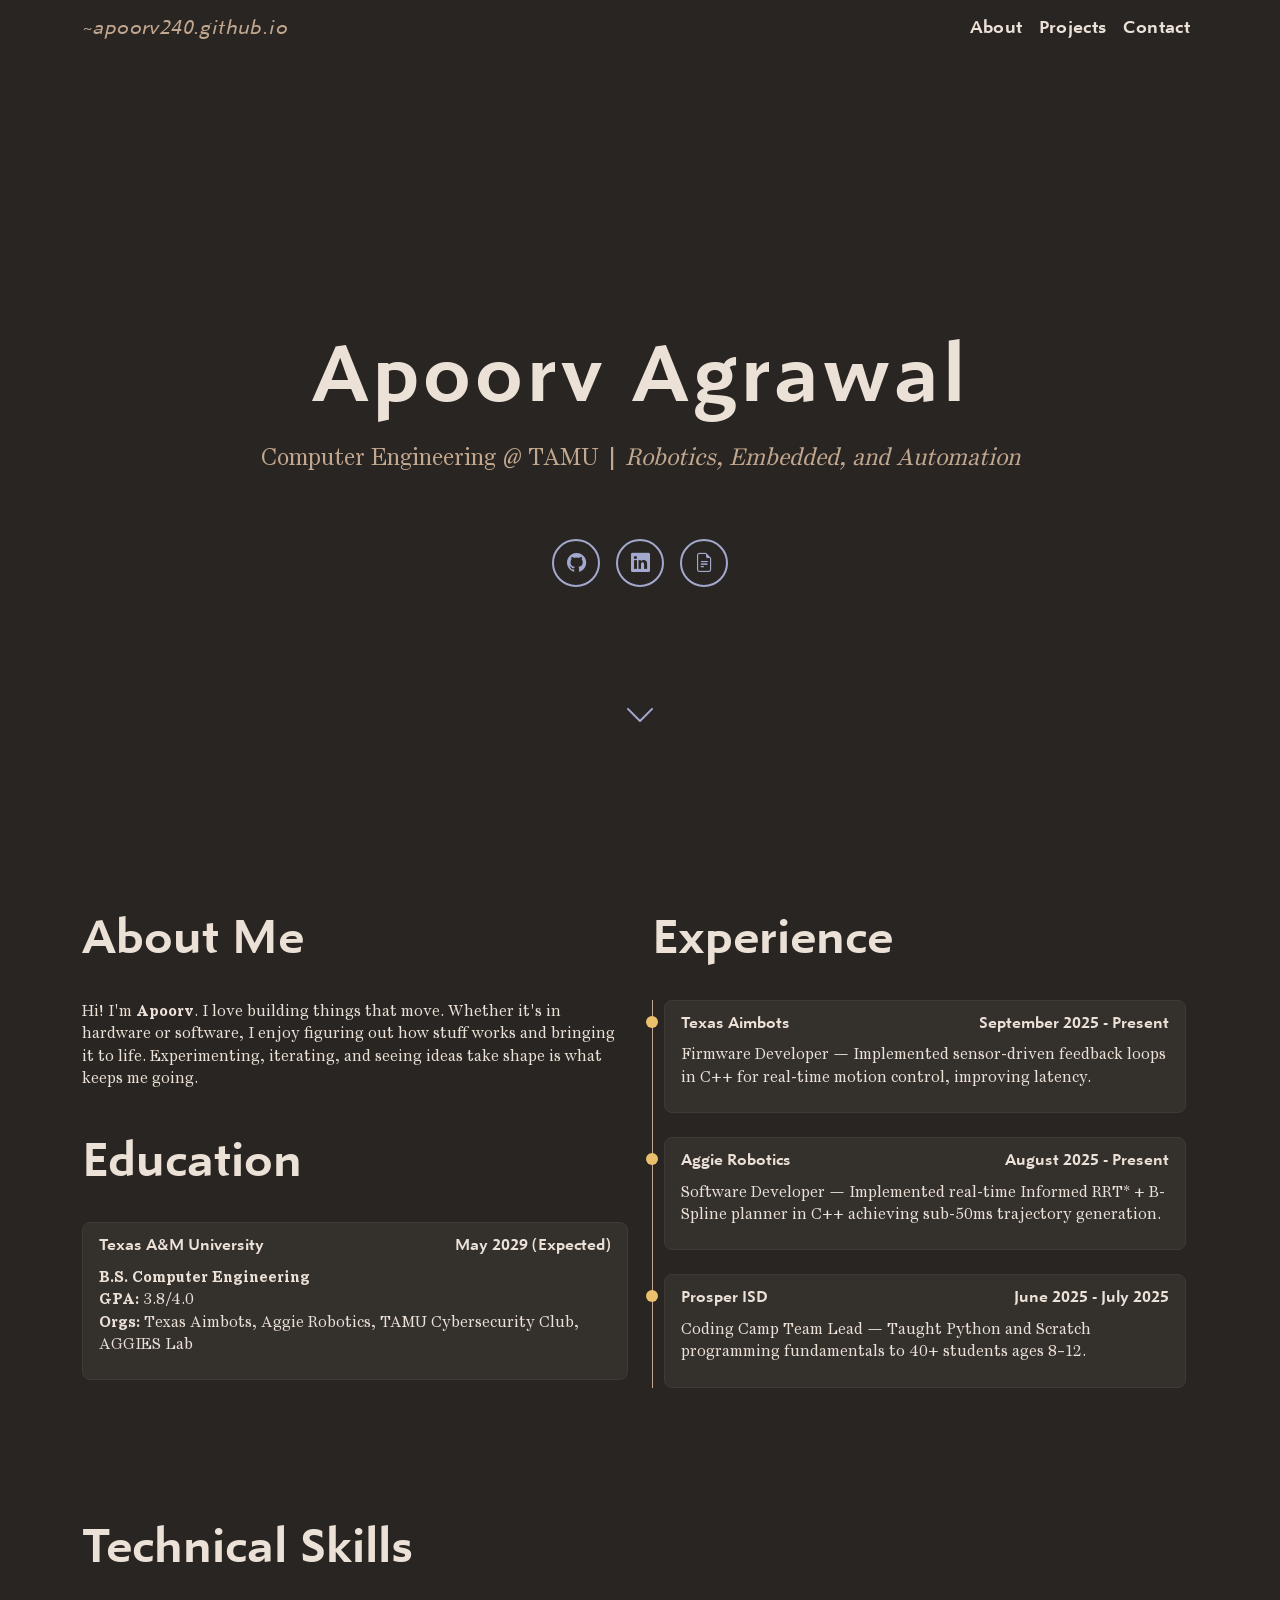
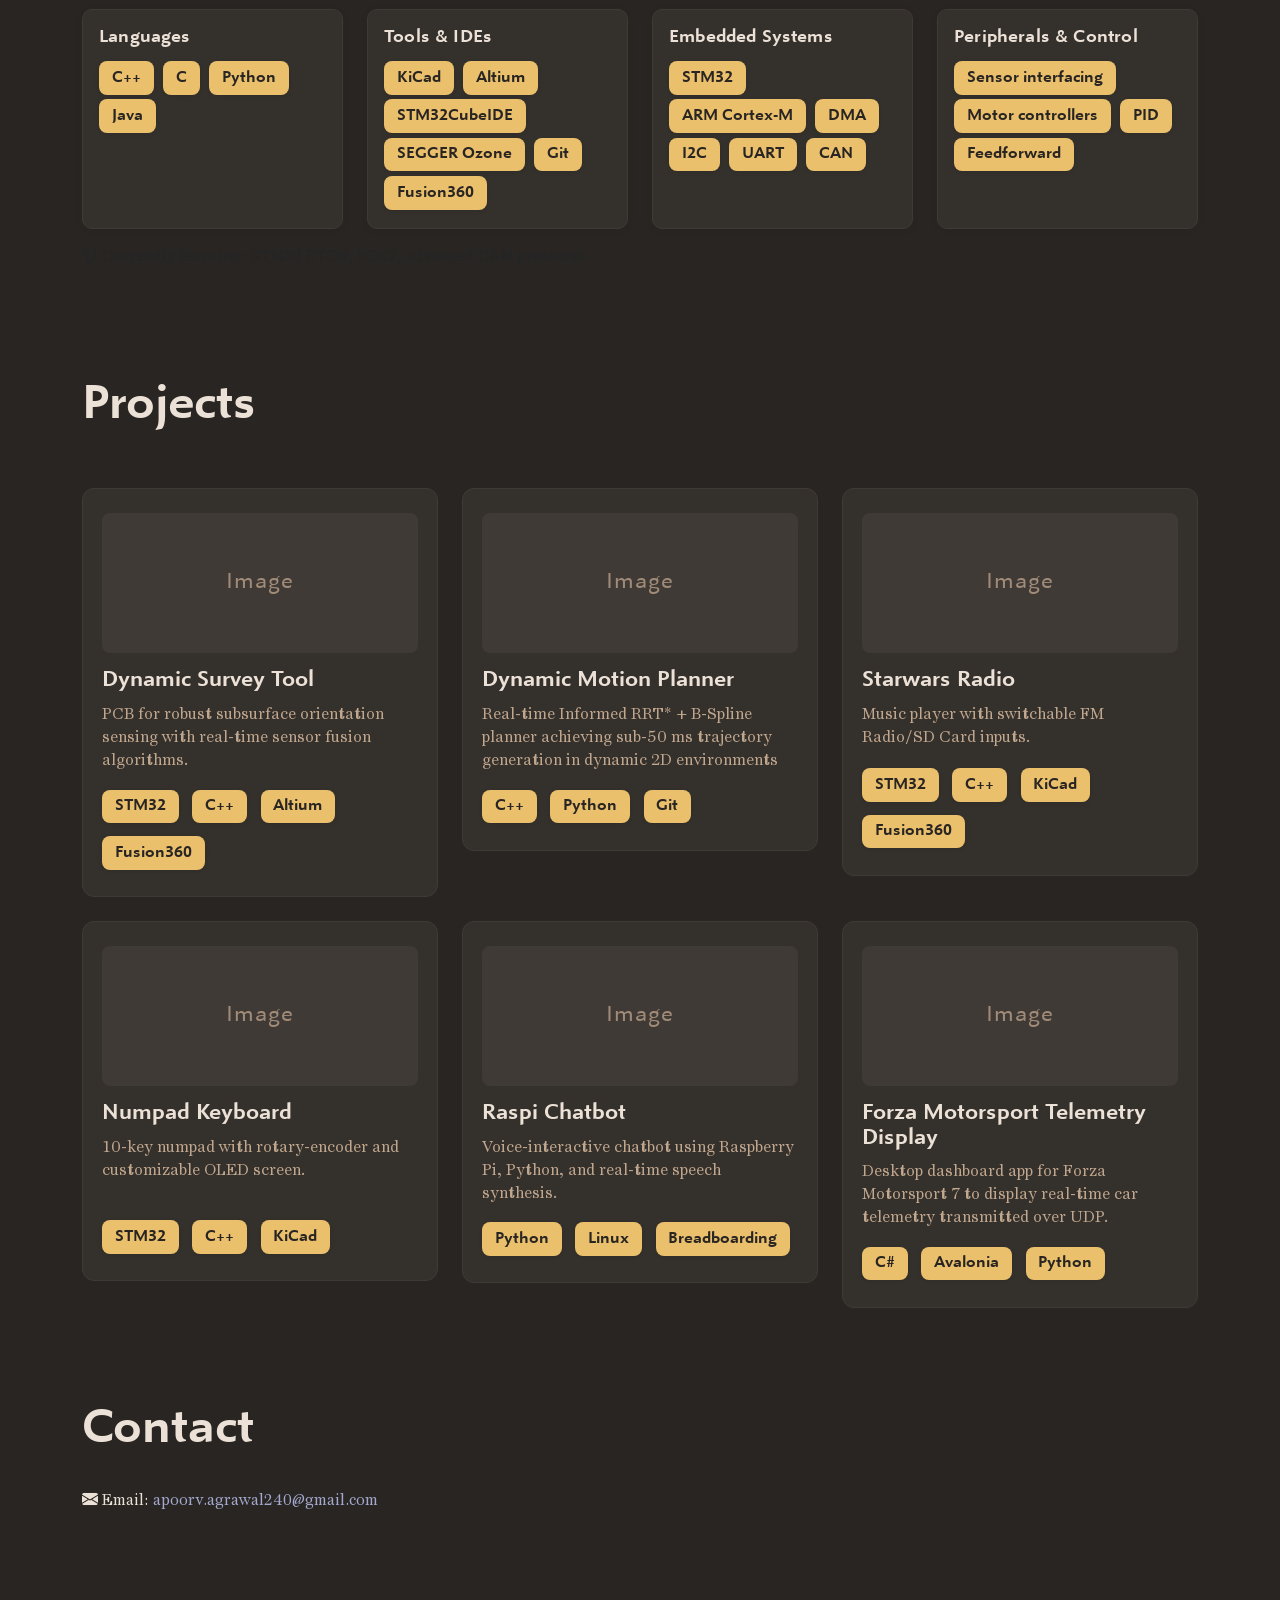
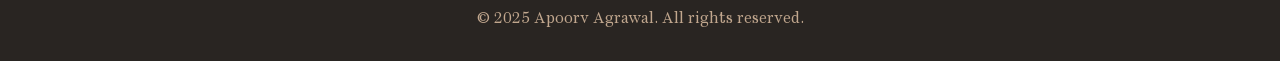
==== commit 25c9e652: "Changed experience section" ====
--- a/index.html
+++ b/index.html
@@ -169,7 +169,7 @@
                 </div>
                 </div>
 
-                <div class="event">
+                <!-- <div class="event">
                 <svg class="marker" xmlns="http://www.w3.org/2000/svg" width="12" height="12">
                     <circle cx="6" cy="6" r="6"></circle>
                 </svg>
@@ -180,7 +180,7 @@
                     </div>
                     <p>Scratch & Python instructor — Led interactive classes for 30 students, introducing fundamental coding concepts and building problem-solving skills.</p>
                 </div>
-                </div>
+                </div> -->
             </div>
             </div>
         </div>
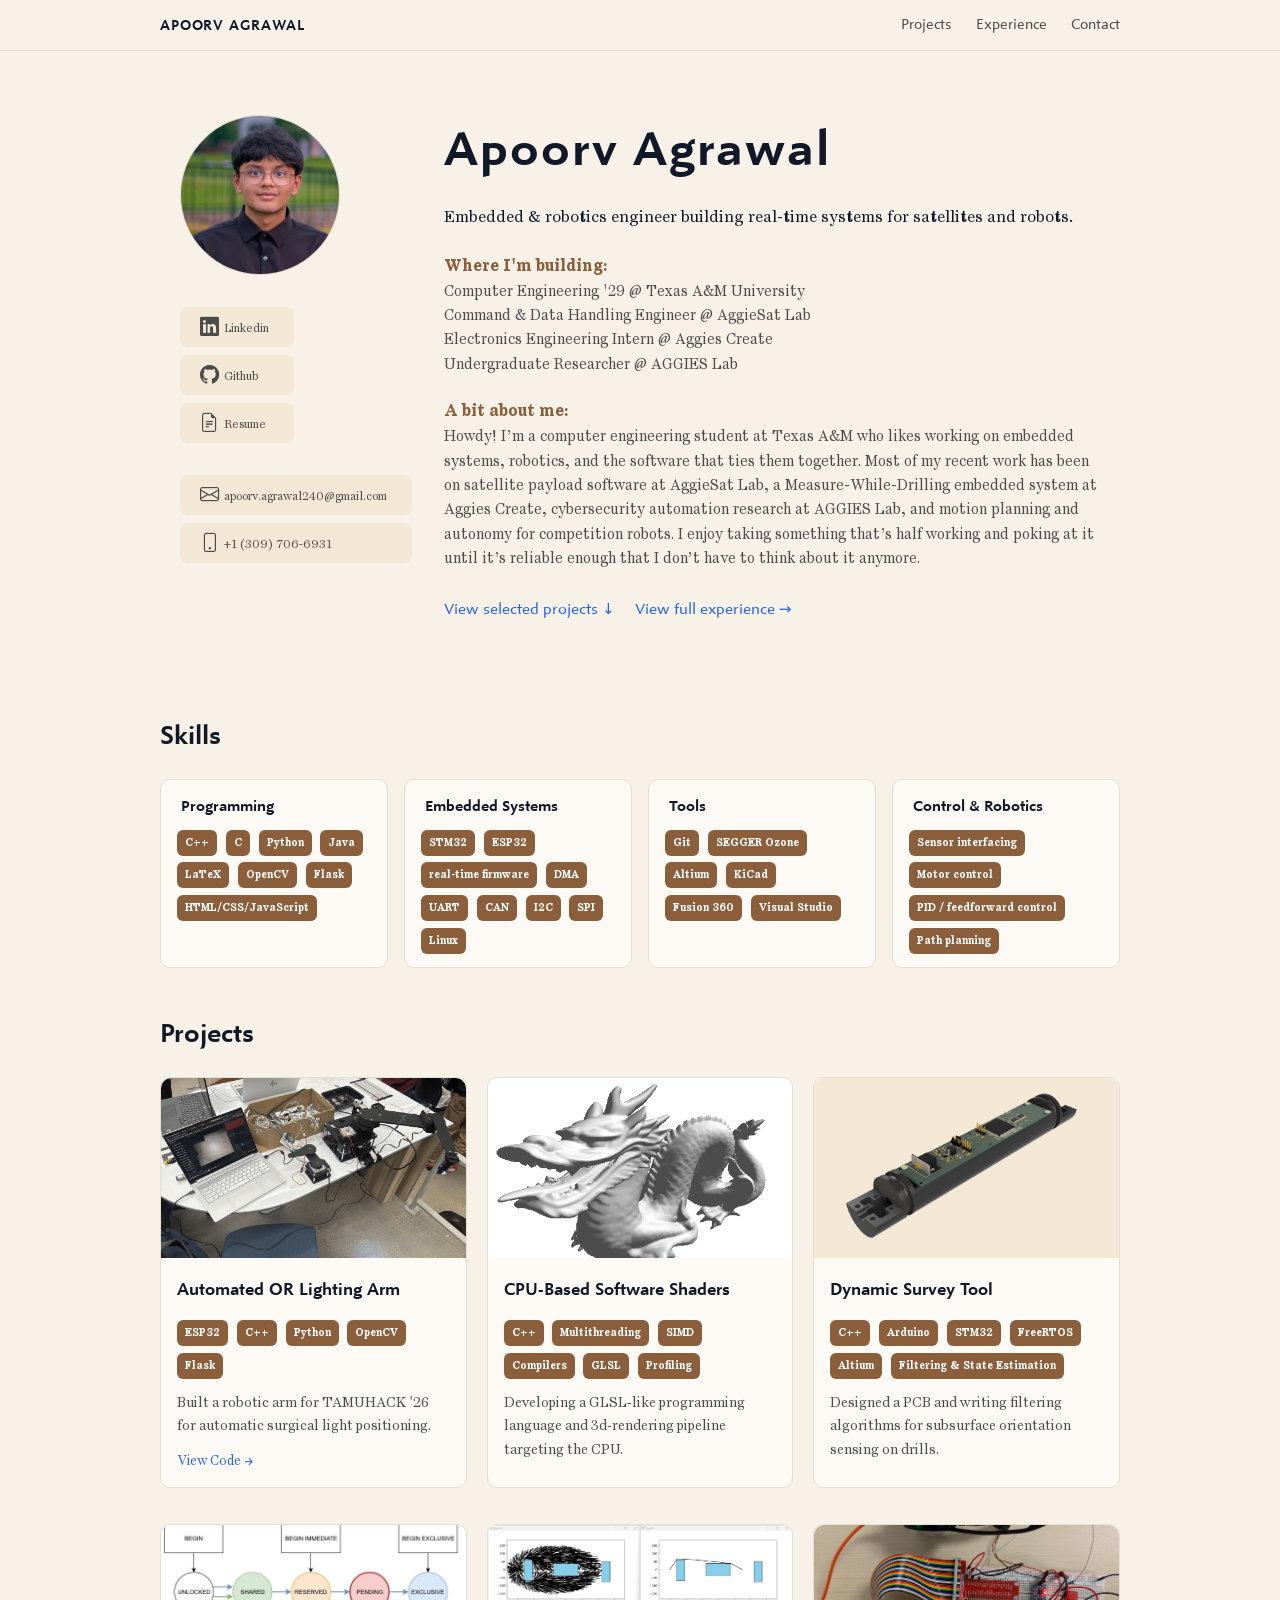
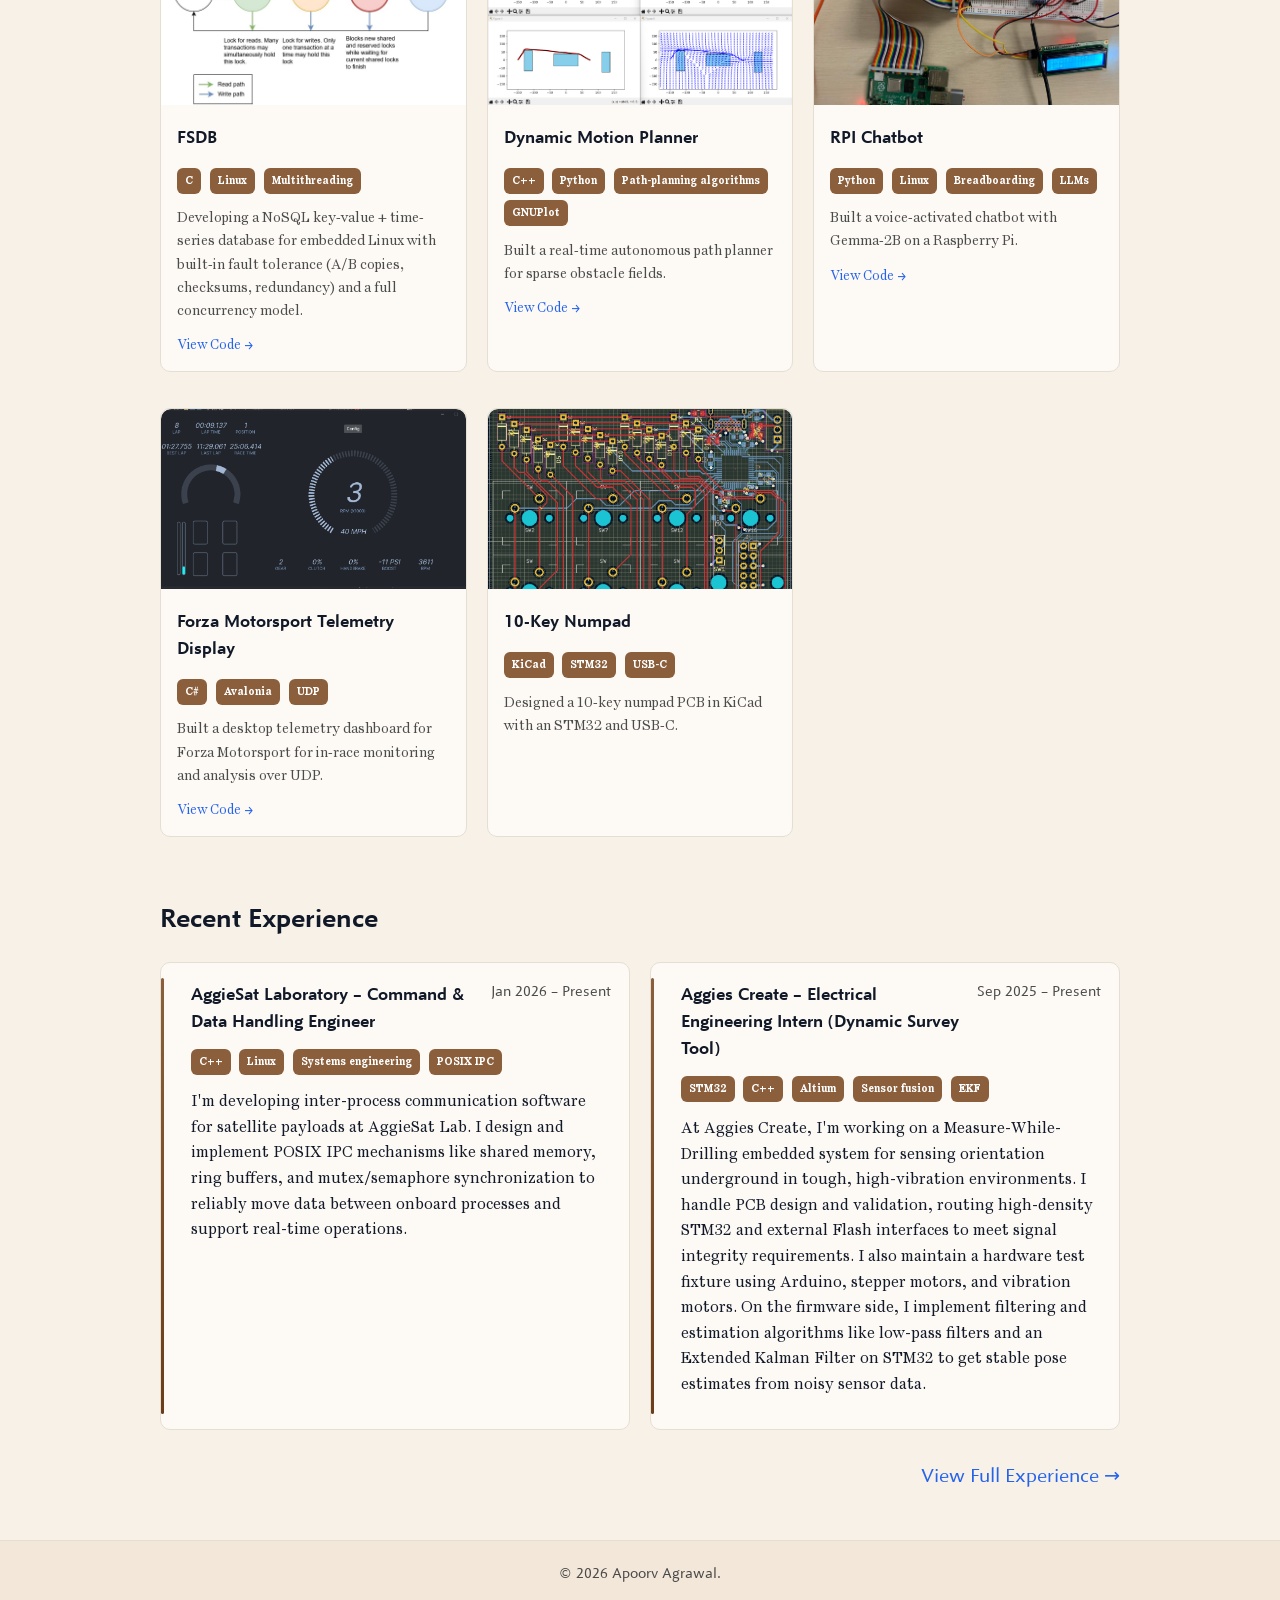
==== commit e7f7c491: "Lots of fixes" ====
--- a/index.html
+++ b/index.html
@@ -3,355 +3,367 @@
 <head>
   <meta charset="UTF-8">
   <meta name="viewport" content="width=device-width, initial-scale=1.0">
-  <title>Apoorv Agrawal — Portfolio</title>
-
-  <!-- Bootstrap CSS -->
-  <link href="https://cdn.jsdelivr.net/npm/bootstrap@5.3.2/dist/css/bootstrap.min.css" rel="stylesheet">
-  <link href="https://cdn.jsdelivr.net/npm/bootstrap-icons@1.11.1/font/bootstrap-icons.css" rel="stylesheet">
-
-  <script>
-    document.addEventListener('DOMContentLoaded', function() {
-      var toggler = document.querySelector('.navbar-toggler.custom-toggler');
-      var offcanvas = document.getElementById('mobileNav');
-      var offcanvasBS = bootstrap.Offcanvas.getOrCreateInstance(offcanvas);
-
-      // Ensure toggler aria-expanded updates with offcanvas events
-      offcanvas.addEventListener('show.bs.offcanvas', function () {
-        toggler.setAttribute('aria-expanded', 'true');
-      });
-      offcanvas.addEventListener('hide.bs.offcanvas', function () {
-        toggler.setAttribute('aria-expanded', 'false');
-      });
-    });
-  </script>
-
-
-  <!-- Custom CSS -->
+  <title>Apoorv Agrawal — Embedded & Robotics</title>
   <link rel="stylesheet" href="style.css">
+  <link rel="stylesheet" href="https://cdn.jsdelivr.net/npm/bootstrap-icons@1.11.1/font/bootstrap-icons.css">
 </head>
 <body>
 
-
-<nav class="navbar navbar-expand-lg">
-  <div class="container">
-    <a class="navbar-brand custom-brand" href="#">~apoorv240.github.io</a>
-    <button
-      class="navbar-toggler custom-toggler"
-      type="button"
-      data-bs-toggle="offcanvas"
-      data-bs-target="#mobileNav"
-      aria-controls="mobileNav"
-      aria-label="Toggle navigation">
-      <span class="hamburger">
-        <span></span>
-        <span></span>
-        <span></span>
-      </span>
-    </button>
-  
-    <div class="offcanvas offcanvas-end" tabindex="-1" id="mobileNav" aria-labelledby="mobileNavLabel">
-      <div class="offcanvas-header">
-        
-      </div>
-      <div class="offcanvas-body">
-        <ul class="navbar-nav">
-          <li class="nav-item"><a class="nav-link slide-link" href="#about-experience">About</a></li>
-          <li class="nav-item"><a class="nav-link slide-link" href="#projects">Projects</a></li>
-          <li class="nav-item"><a class="nav-link slide-link" href="#contact">Contact</a></li>
-        </ul>
-      </div>
-    </div>
-    
-    <div class="collapse navbar-collapse" id="navbarNav">
-      <ul class="navbar-nav ms-auto">
-        <li class="nav-item"><a class="nav-link" href="#about-experience">About</a></li>
-        <li class="nav-item"><a class="nav-link" href="#projects">Projects</a></li>
-        <li class="nav-item"><a class="nav-link" href="#contact">Contact</a></li>
-      </ul>
-    </div>
-  </div>
-</nav>
-
-  <!-- Hero -->
-  <section id="hero">
-    <div class="hero-content">
-      <h1>Apoorv Agrawal</h1>
-      <p>Computer Engineering @ TAMU | <em>Robotics, Embedded, and Automation</em></p>
-      <div class="hero-buttons mt-3">
-        <a href="https://github.com/Apoorv240" target="_blank" class="hero-btn">
+  <!-- Header / Nav -->
+  <header class="site-header">
+    <div class="container header-inner">
+      <div class="site-title">
+        <a href="#hero">Apoorv Agrawal</a>
+      </div>
+      <nav class="site-nav">
+        <a href="#projects">Projects</a>
+        <a href="experience.html">Experience</a>
+        <a href="#contact">Contact</a>
+      </nav>
+    </div>
+  </header>
+
+  <!-- Hero + About integrated -->
+  <section id="hero" class="hero">
+    <div class="container hero-inner">
+      <!-- Left column: photo + vertical contact buttons -->
+      <div class="hero-photo-wrapper">
+        <div class="hero-photo">
+          <img src="photo.png" alt="Photo of Apoorv Agrawal">
+        </div>
+
+        <!-- Vertical contact buttons -->
+        <div class="hero-contact-buttons">
+          <a href="https://linkedin.com/in/apoorvagrawal240" target="_blank" class="hero-btn" title="LinkedIn">
+            <i class="bi bi-linkedin"></i>
+            <span class="btn-label">Linkedin</span>
+          </a>
+          <a href="https://github.com/Apoorv240" target="_blank" class="hero-btn" title="GitHub">
             <i class="bi bi-github"></i>
-        </a>
-        <a href="https://linkedin.com/in/apoorvagrawal240" target="_blank" class="hero-btn">
-            <i class="bi bi-linkedin"></i>
-        </a>
-        <a href="docs/Apoorv_Agrawal_Resume.pdf" target="_blank" class="hero-btn">
+            <span class="btn-label">Github</span>
+          </a>
+          <a href="docs/Apoorv_Agrawal_Resume.pdf" target="_blank" class="hero-btn" title="Resume">
             <i class="bi bi-file-earmark-text"></i>
-        </a>
-      </div>
-    </div>
-    <a href="#about-experience" class="scroll-down">
-        <i class="bi bi-chevron-down"></i>
-    </a>
+            <span class="btn-label">Resume</span>
+          </a>
+        </div>
+        <div class="hero-contact-buttons">
+          <a href="mailto:apoorv.agrawal240@gmail.com" class="hero-btn" title="Email">
+            <i class="bi bi-envelope"></i>
+            <span class="btn-label">apoorv.agrawal240@gmail.com</span>
+          </a>
+          <a href="https://linkedin.com/in/apoorvagrawal240" target="_blank" class="hero-btn" title="LinkedIn">
+            <i class="bi bi-phone"></i>
+            <span class="btn-label">+1 (309) 706-6931</span>
+          </a>
+        </div>
+      </div>
+
+      <!-- Right column: hero text -->
+      <div class="hero-text">
+        <h1>Apoorv Agrawal</h1>
+        <p class="hero-tagline">
+          Embedded &amp; robotics engineer building real-time systems for satellites and robots.
+        </p>
+
+        <h3 class="hero-section-header">Where I'm building:</h3>
+        <p class="hero-subline">
+          Computer Engineering '29 @ Texas A&amp;M University<br>
+          Command &amp; Data Handling Engineer @ AggieSat Lab<br>
+          Electronics Engineering Intern @ Aggies Create<br>
+          Undergraduate Researcher @ AGGIES Lab
+        </p>
+
+        <h3 class="hero-section-header">A bit about me:</h3>
+        <p class="about-text">
+          Howdy! I’m a computer engineering student at Texas A&amp;M who likes working on embedded systems,
+          robotics, and the software that ties them together. Most of my recent work has been on
+          satellite payload software at AggieSat Lab, a Measure‑While‑Drilling embedded system at
+          Aggies Create, cybersecurity automation research at AGGIES Lab, and motion planning and
+          autonomy for competition robots. I enjoy taking something that’s half working and poking
+          at it until it’s reliable enough that I don’t have to think about it anymore.
+        </p>
+
+        <a href="experience.html" class="hero-cta">View selected projects ↓</a>
+        <a href="#projects" class="hero-cta hero-cta-secondary">View full experience →</a>
+      </div>
+    </div>
   </section>
 
-    <!-- About & Experience -->
-    <section id="about-experience" class="py-5">
+  <!-- Skills Section -->
+  <section id="skills">
+    <div class="container section">
+      <h2>Skills</h2>
+      <div class="skills-grid">
+        <div class="skill-group">
+          <h3>Programming</h3>
+          <div class="project-tech">
+            <span class="tech-badge">C++</span>
+            <span class="tech-badge">C</span>
+            <span class="tech-badge">Python</span>
+            <span class="tech-badge">Java</span>
+            <span class="tech-badge">LaTeX</span>
+            <span class="tech-badge">OpenCV</span>
+            <span class="tech-badge">Flask</span>
+            <span class="tech-badge">HTML/CSS/JavaScript</span>
+          </div>
+        </div>
+        <div class="skill-group">
+          <h3>Embedded Systems</h3>
+          <div class="project-tech">
+            <span class="tech-badge">STM32</span>
+            <span class="tech-badge">ESP32</span>
+            <span class="tech-badge">real-time firmware</span>
+            <span class="tech-badge">DMA</span>
+            <span class="tech-badge">UART</span>
+            <span class="tech-badge">CAN</span>
+            <span class="tech-badge">I2C</span>
+            <span class="tech-badge">SPI</span>
+            <span class="tech-badge">Linux</span>
+          </div>
+        </div>
+        <div class="skill-group">
+          <h3>Tools</h3>
+          <div class="project-tech">
+            <span class="tech-badge">Git</span>
+            <span class="tech-badge">SEGGER Ozone</span>
+            <span class="tech-badge">Altium</span>
+            <span class="tech-badge">KiCad</span>
+            <span class="tech-badge">Fusion 360</span>
+            <span class="tech-badge">Visual Studio</span>
+          </div>
+        </div>
+        <div class="skill-group">
+          <h3>Control & Robotics</h3>
+          <div class="project-tech">
+            <span class="tech-badge">Sensor interfacing</span>
+            <span class="tech-badge">Motor control</span>
+            <span class="tech-badge">PID / feedforward control</span>
+            <span class="tech-badge">Path planning</span>
+          </div>
+        </div>
+      </div>
+    </div>
+  </section>
+
+  <!-- Projects -->
+  <section id="projects">
+    <div class="container section">
+      <h2>Projects</h2>
+
+      <div class="projects-grid">
+
+        <!-- Project 1 -->
+        <article class="project-item">
+          <div class="project-image">
+            <img src="images/or_lighting_arm.jpg" alt="Automated OR Lighting Arm Demo">
+          </div>
+          <h3>Automated OR Lighting Arm</h3>
+          <div class="project-tech">
+            <span class="tech-badge">ESP32</span>
+            <span class="tech-badge">C++</span>
+            <span class="tech-badge">Python</span>
+            <span class="tech-badge">OpenCV</span>
+            <span class="tech-badge">Flask</span>
+          </div>
+          <p>
+            Built a robotic arm for TAMUHACK '26 for automatic surgical light positioning.
+          </p>
+          <a href="https://github.com/Apoorv240/lighting-arm" target="_blank" class="project-link">View Code →</a>
+        </article>
+
+        <!-- Project 2 -->
+        <article class="project-item">
+          <div class="project-image">
+            <img src="images/SoftwareRasterizer.png" alt="CPU-Based Software Shader Pipeline">
+          </div>
+          <h3>CPU-Based Software Shaders</h3>
+          <div class="project-tech">
+            <span class="tech-badge">C++</span>
+            <span class="tech-badge">Multithreading</span>
+            <span class="tech-badge">SIMD</span>
+            <span class="tech-badge">Compilers</span>
+            <span class="tech-badge">GLSL</span>
+            <span class="tech-badge">Profiling</span>
+          </div>
+          <p>
+            Developing a GLSL-like programming language and 3d-rendering pipeline targeting the CPU.
+          </p>
+        </article>
+
+        <!-- Project 2 -->
+        <article class="project-item">
+          <div class="project-image">
+            <img src="images/DST.png" alt="Dynamic Survey Tool">
+          </div>
+          <h3>Dynamic Survey Tool</h3>
+          <div class="project-tech">
+            <span class="tech-badge">C++</span>
+            <span class="tech-badge">Arduino</span>
+            <span class="tech-badge">STM32</span>
+            <span class="tech-badge">FreeRTOS</span>
+            <span class="tech-badge">Altium</span>
+            <span class="tech-badge">Filtering & State Estimation</span>
+          </div>
+          <p>
+            Designed a PCB and writing filtering algorithms for subsurface orientation sensing on drills.
+          </p>
+        </article>
+
+        <!-- Project 2 -->
+        <article class="project-item">
+          <div class="project-image">
+            <img src="images/fsdb.jpg" alt="FSDB">
+          </div>
+          <h3>FSDB</h3>
+          <div class="project-tech">
+            <span class="tech-badge">C</span>
+            <span class="tech-badge">Linux</span>
+            <span class="tech-badge">Multithreading</span>
+          </div>
+          <p>
+            Developing a NoSQL key-value + time-series database for embedded Linux with built-in fault tolerance (A/B copies, checksums, redundancy) and a full concurrency model.
+          </p>
+          <a href="https://github.com/Apoorv240/cpu-shader-pipeline" target="_blank" class="project-link">View Code →</a>
+        </article>
+
+        <!-- Project 2 -->
+        <article class="project-item">
+          <div class="project-image">
+            <img src="images/motion_planner.png" alt="Dynamic Motion Planner">
+          </div>
+          <h3>Dynamic Motion Planner</h3>
+          <div class="project-tech">
+            <span class="tech-badge">C++</span>
+            <span class="tech-badge">Python</span>
+            <span class="tech-badge">Path-planning algorithms</span>
+            <span class="tech-badge">GNUPlot</span>
+          </div>
+          <p>
+            Built a real-time autonomous path planner for sparse obstacle fields.
+          </p>
+          <a href="https://github.com/Apoorv240/cpu-shader-pipeline" target="_blank" class="project-link">View Code →</a>
+        </article>
+
+        <!-- Project 2 -->
+        <article class="project-item">
+          <div class="project-image">
+            <img src="images/RaspiChatbot.png" alt="RPI Chatbot" >
+          </div>
+          <h3>RPI Chatbot</h3>
+          <div class="project-tech">
+            <span class="tech-badge">Python</span>
+            <span class="tech-badge">Linux</span>
+            <span class="tech-badge">Breadboarding</span>
+            <span class="tech-badge">LLMs</span>
+          </div>
+          <p>
+            Built a voice-activated chatbot with Gemma-2B on a Raspberry Pi.
+          </p>
+          <a href="https://github.com/Apoorv240/cpu-shader-pipeline" target="_blank" class="project-link">View Code →</a>
+        </article>
+
+        <!-- Project 3 -->
+        <article class="project-item">
+          <div class="project-image">
+            <img src="images/Forza.png" alt="Forza Motorsport Telemetry Dashboard">
+          </div>
+          <h3>Forza Motorsport Telemetry Display</h3>
+          <div class="project-tech">
+            <span class="tech-badge">C#</span>
+            <span class="tech-badge">Avalonia</span>
+            <span class="tech-badge">UDP</span>
+          </div>
+          <p>
+            Built a desktop telemetry dashboard for Forza Motorsport for in-race monitoring and analysis over UDP.
+          </p>
+          <a href="https://github.com/Apoorv240/forza-telemetry" target="_blank" class="project-link">View Code →</a>
+        </article>
+
+        <!-- Project 3 -->
+        <article class="project-item">
+          <div class="project-image">
+            <img src="images/Numpad.png" alt="10-key Numpad">
+          </div>
+          <h3>10-Key Numpad</h3>
+          <div class="project-tech">
+            <span class="tech-badge">KiCad</span>
+            <span class="tech-badge">STM32</span>
+            <span class="tech-badge">USB-C</span>
+          </div>
+          <p>
+            Designed a 10-key numpad PCB in KiCad with an STM32 and USB-C.
+          </p>
+        </article>
+
+      </div>
+    </div>
+  </section>
+
+  <!-- Recent Experience Section -->
+  <section id="experience">
+    <div class="container section">
+      <h2>Recent Experience</h2>
+      <div class="projects-grid"> <!-- reusing project grid style -->
+        <article class="experience-item">
+          <div class="experience-inner">
+            <header class="experience-header">
+              <div class="experience-title-block">
+                <h3>AggieSat Laboratory – Command &amp; Data Handling Engineer</h3>
+              </div>
+              <div class="experience-date">Jan 2026 – Present</div>
+            </header>
+            <div class="project-tech">
+              <span class="tech-badge">C++</span>
+              <span class="tech-badge">Linux</span>
+              <span class="tech-badge">Systems engineering</span>
+              <span class="tech-badge">POSIX IPC</span>
+            </div>
+            <p>
+              I'm developing inter-process communication software for satellite payloads at AggieSat Lab.
+              I design and implement POSIX IPC mechanisms like shared memory, ring buffers, and
+              mutex/semaphore synchronization to reliably move data between onboard processes and
+              support real-time operations.
+            </p>
+          </div>
+        </article>
+
+        <article class="experience-item">
+          <div class="experience-inner">
+            <header class="experience-header">
+              <div class="experience-title-block">
+                <h3>Aggies Create – Electrical Engineering Intern (Dynamic Survey Tool)</h3>
+              </div>
+              <div class="experience-date">Sep 2025 – Present</div>
+            </header>
+            <div class="project-tech">
+              <span class="tech-badge">STM32</span>
+              <span class="tech-badge">C++</span>
+              <span class="tech-badge">Altium</span>
+              <span class="tech-badge">Sensor fusion</span>
+              <span class="tech-badge">EKF</span>
+            </div>
+            <p>
+              At Aggies Create, I'm working on a Measure-While-Drilling embedded system for sensing
+              orientation underground in tough, high-vibration environments. I handle PCB design and
+              validation, routing high-density STM32 and external Flash interfaces to meet signal
+              integrity requirements. I also maintain a hardware test fixture using Arduino, stepper
+              motors, and vibration motors. On the firmware side, I implement filtering and estimation
+              algorithms like low-pass filters and an Extended Kalman Filter on STM32 to get stable
+              pose estimates from noisy sensor data.
+            </p>
+          </div>
+        </article>
+      </div>
+      <a href="experience.html" class="hero-cta" style="font-size: 1.2rem; display: block; text-align: right;">View Full Experience →</a>
+    </div>
+  </section>
+
+  <footer class="site-footer">
     <div class="container">
-        <div class="row">
-        <!-- Left Column: About -->
-        <div class="col-lg-6">
-            <div>
-                <h2>About Me</h2>
-                <p>Hi! I'm <b>Apoorv</b>. I love building things that move. Whether it's in hardware or software, I enjoy figuring out how stuff works and bringing it to life. Experimenting, iterating, and seeing ideas take shape is what keeps me going.</p>
-            </div>
-            <!-- <p>Bachelor of Science in Computer Engineering — Texas A&M University (expected 2029)</p> -->
-            
-
-            <div class="education">
-            <h2>Education</h2>
-                <div class="content">
-                    <div class="header">
-                        <span class="employer">Texas A&M University</span>
-                        <span class="time">May 2029 (Expected)</span>
-                    </div>
-                    <p>
-                      <b>B.S. Computer Engineering</b> <br>
-                      <b>GPA:</b> 3.8/4.0<br>
-                      <b>Orgs:</b> Texas Aimbots, Aggie Robotics, TAMU Cybersecurity Club, AGGIES Lab
-                    </p>
-              </div>
-            </div>
-        </div>
-
-        <!-- Right Column: Experience Timeline -->
-        <div class="col-lg-6 pe-4">
-            <h2>Experience</h2>
-            <div class="timeline">
-            <div class="events">
-                <!-- Example Event -->
-                <div class="event">
-                <svg class="marker" xmlns="http://www.w3.org/2000/svg" width="12" height="12">
-                    <circle cx="6" cy="6" r="6"></circle>
-                </svg>
-                <div class="content">
-                    <div class="header">
-                        <span class="employer">Texas Aimbots</span>
-                        <span class="time">September 2025 - Present</span>
-                    </div>
-                    <p>Firmware Developer — Implemented sensor-driven feedback loops in C++ for real-time motion control, improving latency.</p>
-                </div>
-                </div>
-
-
-                <div class="event">
-                <svg class="marker" xmlns="http://www.w3.org/2000/svg" width="12" height="12">
-                    <circle cx="6" cy="6" r="6"></circle>
-                </svg>
-                <div class="content">
-                    <div class="header">
-                        <span class="employer">Aggie Robotics</span>
-                        <span class="time">August 2025 - Present</span>
-                    </div>
-                    <p>Software Developer — Implemented real-time Informed RRT* + B-Spline planner in C++ achieving sub-50ms trajectory generation.</p>
-                </div>
-                </div>
-
-                <div class="event">
-                <svg class="marker" xmlns="http://www.w3.org/2000/svg" width="12" height="12">
-                    <circle cx="6" cy="6" r="6"></circle>
-                </svg>
-                <div class="content">
-                    <div class="header">
-                        <span class="employer">Prosper ISD</span>
-                        <span class="time">June 2025 - July 2025</span>
-                    </div>
-                    <p>Coding Camp Team Lead — Taught Python and Scratch programming fundamentals to 40+ students ages 8–12.</p>
-                </div>
-                </div>
-
-                <!-- <div class="event">
-                <svg class="marker" xmlns="http://www.w3.org/2000/svg" width="12" height="12">
-                    <circle cx="6" cy="6" r="6"></circle>
-                </svg>
-                <div class="content">
-                    <div class="header">
-                        <span class="employer">Bloom Institute</span>
-                        <span class="time">May 2024 - August 2024</span>
-                    </div>
-                    <p>Scratch & Python instructor — Led interactive classes for 30 students, introducing fundamental coding concepts and building problem-solving skills.</p>
-                </div>
-                </div> -->
-            </div>
-            </div>
-        </div>
-        </div>
-    </div>
-</div>
-    </section>
-
-<section id="skills" class="py-3 py-md-5">
-  <div class="container">
-    <h2>Technical Skills</h2>
-    <div class="row gy-4">
-      <div class="col-12 col-md-6 col-lg-3">
-        <div class="skill-card p-3 h-100">
-          <div class="skill-group-title mb-2">Languages</div>
-          <div>
-            <span class="skill-badge">C++</span>
-            <span class="skill-badge">C</span>
-            <span class="skill-badge">Python</span>
-            <span class="skill-badge">Java</span>
-          </div>
-        </div>
-      </div>
-      <div class="col-12 col-md-6 col-lg-3">
-        <div class="skill-card p-3 h-100">
-          <div class="skill-group-title mb-2">Tools & IDEs</div>
-          <div>
-            <span class="skill-badge">KiCad</span>
-            <span class="skill-badge">Altium</span>
-            <span class="skill-badge">STM32CubeIDE</span>
-            <span class="skill-badge">SEGGER Ozone</span>
-            <span class="skill-badge">Git</span>
-            <span class="skill-badge">Fusion360</span>
-          </div>
-        </div>
-      </div>
-      <div class="col-12 col-md-6 col-lg-3">
-        <div class="skill-card p-3 h-100">
-          <div class="skill-group-title mb-2">Embedded Systems</div>
-          <div>
-            <span class="skill-badge">STM32</span>
-            <span class="skill-badge">ARM Cortex-M</span>
-            <span class="skill-badge">DMA</span>
-            <span class="skill-badge">I2C</span>
-            <span class="skill-badge">UART</span>
-            <span class="skill-badge">CAN</span>
-          </div>
-        </div>
-      </div>
-      <div class="col-12 col-md-6 col-lg-3">
-        <div class="skill-card p-3 h-100">
-          <div class="skill-group-title mb-2">Peripherals & Control</div>
-          <div>
-            <span class="skill-badge">Sensor interfacing</span>
-            <span class="skill-badge">Motor controllers</span>
-            <span class="skill-badge">PID</span>
-            <span class="skill-badge">Feedforward</span>
-          </div>
-        </div>
-      </div>
-    </div>
-    <p class="mt-3 text-muted"><i class="bi bi-lightbulb"></i> Currently learning: STM32 RTOS, ROS2, advanced CAN protocols</p>
-  </div>
-</section>
-
-<section id="projects" class="py-5">
-  <div class="container">
-    <h2>Projects</h2>
-    <div class="row g-4 mt-3">
-      <div class="col-12 col-md-6 col-lg-4">
-        <a href="projects/starwarsradio">
-          <div class="project-card">
-            <div class="project-img placeholder-img mb-3"></div>
-            <h5 class="project-title mb-2">Dynamic Survey Tool</h5>
-            <p class="project-desc mb-3">PCB for robust subsurface orientation sensing with real-time sensor fusion algorithms.</p>
-            <div class="project-skills">
-              <span class="skill-badge">STM32</span>
-              <span class="skill-badge">C++</span>
-              <span class="skill-badge">Altium</span>
-              <span class="skill-badge">Fusion360</span>
-            </div>
-          </div>
-        </a>
-      </div>
-      <div class="col-12 col-md-6 col-lg-4">
-        <div class="project-card">
-          <div class="project-img placeholder-img mb-3"></div>
-          <h5 class="project-title mb-2">Dynamic Motion Planner</h5>
-          <p class="project-desc mb-3">Real-time Informed RRT* + B-Spline planner achieving sub-50 ms trajectory generation in dynamic
-2D environments</p>
-          <div class="project-skills">
-            <span class="skill-badge">C++</span>
-            <span class="skill-badge">Python</span>
-            <span class="skill-badge">Git</span>
-          </div>
-        </div>
-      </div>
-
-      <div class="col-12 col-md-6 col-lg-4">
-        <div class="project-card">
-          <div class="project-img placeholder-img mb-3"></div>
-          <h5 class="project-title mb-2">Starwars Radio</h5>
-          <p class="project-desc mb-3">Music player with switchable FM Radio/SD Card inputs.</p>
-          <div class="project-skills">
-            <span class="skill-badge">STM32</span>
-            <span class="skill-badge">C++</span>
-            <span class="skill-badge">KiCad</span>
-            <span class="skill-badge">Fusion360</span>
-          </div>
-        </div>
-      </div>
-
-      <div class="col-12 col-md-6 col-lg-4">
-        <div class="project-card">
-          <div class="project-img placeholder-img mb-3"></div>
-          <h5 class="project-title mb-2">Numpad Keyboard</h5>
-          <p class="project-desc mb-3">10-key numpad with rotary-encoder and customizable OLED screen.</p>
-          <div class="project-skills">
-            <span class="skill-badge">STM32</span>
-            <span class="skill-badge">C++</span>
-            <span class="skill-badge">KiCad</span>
-          </div>
-        </div>
-      </div>
-
-      <div class="col-12 col-md-6 col-lg-4">
-        <div class="project-card">
-          <div class="project-img placeholder-img mb-3"></div>
-          <h5 class="project-title mb-2">Raspi Chatbot</h5>
-          <p class="project-desc mb-3">Voice-interactive chatbot using Raspberry Pi, Python, and real-time speech synthesis.</p>
-          <div class="project-skills">
-            <span class="skill-badge">Python</span>
-            <span class="skill-badge">Linux</span>
-            <span class="skill-badge">Breadboarding</span>
-          </div>
-        </div>
-      </div>
-
-      <div class="col-12 col-md-6 col-lg-4">
-        <div class="project-card">
-          <div class="project-img placeholder-img mb-3"></div>
-          <h5 class="project-title mb-2">Forza Motorsport Telemetry Display</h5>
-          <p class="project-desc mb-3">Desktop dashboard app for Forza Motorsport 7 to display real-time car telemetry transmitted over UDP.</p>
-          <div class="project-skills">
-            <span class="skill-badge">C#</span>
-            <span class="skill-badge">Avalonia</span>
-            <span class="skill-badge">Python</span>
-          </div>
-        </div>
-      </div>
-
-    </div>
-  </div>
-</section>
-
-  <!-- Contact -->
-  <section id="contact" class="py-5">
-    <div class="container">
-      <h2>Contact</h2>
-      <ul class="list-unstyled">
-        <li><i class="bi bi-envelope-fill"></i> Email: <a href="mailto:apoorv.agrawal240@gmail.com">apoorv.agrawal240@gmail.com</a></li>
-      </ul>
-    </div>
-  </section>
-
-  <!-- Footer -->
-  <footer>
-    <div>&copy; 2025 Apoorv Agrawal. All rights reserved.</div>
+      <p>&copy; 2026 Apoorv Agrawal.</p>
+    </div>
   </footer>
 
-  <!-- Bootstrap JS -->
-  <script src="https://cdn.jsdelivr.net/npm/bootstrap@5.3.2/dist/js/bootstrap.bundle.min.js"></script>
 </body>
 </html>
--- a/style.css
+++ b/style.css
@@ -44,461 +44,451 @@
   font-display: swap;
 }
 
-/* Colors */
+/* Base layout */
+* {
+  box-sizing: border-box;
+  margin: 0;
+  padding: 0;
+}
+
 :root {
-  --color-text: #ece1d7;
-  --color-background: #292522;
-  --color-link: #a3a9ce;
-  --color-link-hover: #ebc06d;
-  --color-footer-background: #1d1c19;
-  --color-card-bg: #34302c;
-  --color-card-border: #403a36;
-  --color-muted: #c1a78e;
-}
-
-/* Base */
-* { margin:0; padding:0; box-sizing:border-box; }
+  --color-text: #111827;
+  --color-background: #f7f1e8;
+  --color-link: #2563eb;
+  --color-link-hover: #1d4ed8;
+  --color-muted: #4B4B4B;
+  --color-card-bg: #fdfaf5;
+  --color-card-border: #e5ded2;
+  --color-footer-background: #f2e7d9;
+  --color-accent: #8B5E3C; /* warm accent for headers/buttons */
+}
+
 body {
-  font-family: 'century_supra_a', Georgia, serif;
-  font-size: 1rem;
-  line-height: 1.4;
+  font-family: century_supra_a, system-ui, -apple-system, BlinkMacSystemFont, "Segoe UI", sans-serif;
+  font-size: 16px;
+  line-height: 1.6;
   color: var(--color-text);
   background-color: var(--color-background);
 }
-a { color: var(--color-link); text-decoration:none; }
-a:hover { color: var(--color-link-hover); text-decoration:underline; }
-
-/* Navbar */
-.navbar {
-  background-color: transparent;
-}
-.navbar .nav-link {
+
+a {
+  color: var(--color-link);
+  text-decoration: none;
+}
+
+a:hover {
+  color: var(--color-link-hover);
+  text-decoration: underline;
+}
+
+.container {
+  max-width: 960px;
+  margin: 0 auto;
+  padding: 0 1.25rem;
+}
+
+/* Header */
+.site-header {
+  position: sticky;
+  top: 0;
+  z-index: 10;
+  background-color: rgba(247, 241, 232, 0.96);
+  backdrop-filter: blur(8px);
+  border-bottom: 1px solid #e5ded2;
+}
+
+.header-inner {
+  display: flex;
+  align-items: center;
+  justify-content: space-between;
+  padding: 0.75rem 0;
+}
+
+.site-title a {
+  font-family: concourse_4, system-ui, -apple-system, "Segoe UI", sans-serif;
+  font-weight: bold;
+  letter-spacing: 0.06em;
+  text-transform: uppercase;
+  font-size: 0.9rem;
   color: var(--color-text);
-  font-family: concourse_4, Georgia, serif;
-  font-weight: bold;
-  letter-spacing: 0.02em;
-  font-size: 18px;
-}
-.navbar .navbar-brand {
-  color: var(--color-muted);
-  font-family: concourse_4, Georgia, serif;
-  font-weight: normal;
-  font-style: italic;
-  letter-spacing: 0.02em;
-}
-/* Hover state - highlight with color */
-.navbar .nav-link:hover {
+}
+
+.site-nav {
+  display: flex;
+  gap: 1.5rem;
+  font-size: 0.9rem;
+  font-family: concourse_4, system-ui, -apple-system, "Segoe UI", sans-serif;
+}
+
+.site-nav a {
+  color: var(--color-muted);
+}
+
+.site-nav a:hover {
   color: var(--color-link-hover);
   text-decoration: none;
 }
 
 /* Hero */
-#hero {
-  display: flex;
-  align-items: center;
-  justify-content: center;
+.hero {
+  padding: 4rem 0 3rem;
+}
+
+.hero-inner {
+  display: grid;
+  grid-template-columns: auto 1fr;
+  gap: 2rem;
+  align-items: start;
+}
+
+/* Photo column */
+.hero-photo-wrapper {
+  display: flex;
   flex-direction: column;
-  height: 90vh;
-  text-align: center;
-  padding: 0 2rem;
-  position: relative;
-}
-#hero h1 {
-  font-family: 'concourse_4', Georgia, serif;
-  font-weight: bold;
-  font-size: clamp(3rem, 8vw, 5rem);
-  letter-spacing: 0.05em;
-  margin-bottom: 1rem;
-}
-#hero p {
-  font-family: 'century_supra_a', Georgia, serif;
-  font-size: clamp(1.25rem, 2vw, 1.5rem);
-  color: var(--color-muted);
-  margin-bottom: 3rem;
-}
-
-/* Scroll Down Arrow */
-.scroll-down {
-    position:absolute;
-  font-size: 2rem;
-  color: var(--color-link);
-  display: inline-block;
-  animation: bounce 2s infinite;
-  bottom: 8rem;
-}
-.scroll-down:hover { color: var(--color-link-hover); }
-@keyframes bounce {
-  0%, 20%, 50%, 80%, 100% { transform: translateY(0); }
-  40% { transform: translateY(10px); }
-  60% { transform: translateY(5px); }
-}
-
-/* Sections */
-section { padding: 4rem 0; }
-@media (max-width: 575.98px) {
-  #projects {
-    padding-top: 1rem !important;
-    padding-bottom: 1.25rem !important;
-  }
-}
-h1,h2,h3,h4,h5,h6 {
-  font-family: 'concourse_4', Georgia, serif;
-  font-weight: bold;
-  color: var(--color-text);
-  margin-bottom: 1rem;
-  line-height: 1.1;
-}
-h2 { font-size: clamp(2rem, 4vw, 3rem); margin-bottom: 2rem; }
-
-/* Footer */
-footer {
-  background-color: transparent;
-  color: var(--color-muted);
-  padding: 2rem 0;
-  text-align: center;
-}
-footer a { color: var(--color-link); }
-footer a:hover { color: var(--color-link-hover); }
-
-/* Smooth scroll */
-html { scroll-behavior: smooth; }
-
-
-.col-lg-6 .timeline {
-  position: relative;
-  overflow: visible;
-}
-
-.timeline .events::before {
-  content: "";
-  position: absolute;
-  top: 0;
+  align-items: left;
+}
+
+.hero-photo {
+  width: 160px;
+  height: 160px;
+  border-radius: 50%;
+  overflow: hidden;
+  border: 1px solid #e1d7c8;
+  background: #f3e7d6;
+}
+
+.hero-photo img {
+  width: 100%;
   height: 100%;
-  width: 1px;
-  background: var(--color-muted);
-}
-.timeline .events {
-  position: relative;
-  display: flex;
-  margin-block: 0.5em;
+  object-fit: cover;
+  display: block;
+}
+
+/* Vertical contact buttons */
+.hero-contact-buttons {
+  display: flex;
   flex-direction: column;
-  row-gap: 1.5em;
-}
-
-.timeline .event {
-  display: flex;
-  align-items: baseline;
-}
-
-.timeline .event .marker {
-  position: relative;
-  left: -6px;
-  fill: var(--color-link-hover);
-}
-
-.content time {
-  font-family: concourse_4, Helvetica, sans-serif;
-  font-weight: bold;
-}
-
-.content {
-  padding-left: 1.5rem; /* ensures text doesn’t overlap marker */
-  flex: 1;               /* take up remaining space */
-  min-width: 0;          /* prevent flex overflow */
-  padding: 0.75rem 1rem 0.5rem 1rem;                /* space inside the border */
-  border: 1px solid var(--color-card-border);  /* border color */
-  border-radius: 8px;           /* rounded corners for softer look */
-  background-color: var(--color-card-bg);  /* optional background */
-  position: relative;            /* keeps marker positioned correctly */
-}
-
-.content:hover {
-  box-shadow: 0 6px 16px rgba(0,0,0,0.15);
-  transform: translateY(-3px);
-}
-
-.content .header {
-  display: flex;
-  justify-content: space-between; /* employer left, time right */
-  font-family: concourse_4, Helvetica, sans-serif;
-  font-weight: bold;
-  margin-bottom: 0.5rem;
-}
-
-
-.timeline .event .header .employer {
-  text-align: left;
-}
-
-.timeline .event .header .time {
-  text-align: right;
-}
-
-.content .text p {
-  margin: 0;
-  line-height: 1.4;
-}
-
-/* Hero buttons styling */
-.hero-buttons {
-  display: inline-flex;
-  gap: 1rem;
-  margin-top: 1rem;
+  gap: 0.5rem;
+  margin-top: 2rem;
+  align-items: left;
+  width: max-content;
 }
 
 .hero-btn {
   display: inline-flex;
   align-items: center;
-  justify-content: center;
-  width: 3rem;
-  height: 3rem;
-  border: 2px solid var(--color-link);
-  border-radius: 50%;       /* makes it circular */
-  color: var(--color-link);
+  /* justify-content: center; */
+  /* width: 80px; */
+  height: 40px;
   font-size: 1.2rem;
-  transition: all 0.3s ease;
-  text-decoration: none;
+  background-color: #f3e7d6;
+  border-radius: 8px;
+  color: var(--color-muted);
+  transition: background-color 0.2s, color 0.2s;
+  padding: 20px;
+}
+
+.btn-label {
+  display: block;
+  font-size: 0.75rem;
+  text-align: center;
+  margin-top: 2px;
+  padding: 5px;
 }
 
 .hero-btn:hover {
-  background-color: var(--color-link);
-  color: var(--color-background);
-  border-color: var(--color-link-hover);
-}
-
-.skills {
-  margin-bottom: 3rem;
-}
-
-.education {
-  margin-top: 3rem;
-  margin-bottom: 3rem;
-}
-
-.navbar-toggler.custom-toggler {
-  border: none;
-  background: none;
-  outline: none;
-  box-shadow: none;
-  padding: 0.5rem 0.7rem;
+  background-color: var(--color-accent);
+  color: #fff;
+}
+
+/* Text column */
+.hero-text h1 {
+  font-family: concourse_4, system-ui, sans-serif;
+  font-size: clamp(2.4rem, 4vw, 3rem);
+  font-weight: bold;
+  letter-spacing: 0.04em;
+  margin-bottom: 0.75rem;
+}
+
+.hero-tagline {
+  font-size: 1.05rem;
+  margin-bottom: 0.75rem;
+}
+
+.hero-section-header {
+  margin-top: 1.25rem;
+  font-size: 1.1rem;
+  font-weight: bold;
+  color: var(--color-accent);
+}
+
+.hero-subline,
+.about-text {
+  font-size: 0.95rem;
+  color: var(--color-muted);
+  margin-bottom: 0.75rem;
+}
+
+.hero-cta {
+  display: inline-block;
+  margin-top: 1rem;
+  font-size: 0.95rem;
+  font-family: concourse_4, system-ui, sans-serif;
+}
+
+.hero-cta-secondary {
+  margin-left: 1rem;
+}
+
+/* Sections */
+.section {
+  padding: 3rem 0 0;
+}
+
+section h2 {
+  font-family: concourse_4, system-ui, "Segoe UI", sans-serif;
+  font-size: 1.6rem;
+  margin-bottom: 1.25rem;
+}
+
+section p {
+  margin-bottom: 0.75rem;
+}
+
+/* Experience / Projects */
+.experience-item {
+  border: 1px solid var(--color-card-border);
+  background-color: var(--color-card-bg);
+  border-radius: 10px;
+  padding: 1.25rem 1.1rem;
+  margin-bottom: 1rem;
   position: relative;
-  z-index: 1051; /* Ensure it's above the offcanvas */
-}
-
-.navbar-brand.custom-brand {
-  position: relative;
-  z-index: 1051; /* Ensure it's above the offcanvas */
-}
-
-.hamburger {
-  display: inline-block;
-  width: 32px;
-  height: 32px;
-  position: relative;
-  cursor: pointer;
-}
-
-.hamburger span {
-  display: block;
+  transition: transform 0.2s, box-shadow 0.2s;
+}
+
+.experience-item:hover {
+  transform: translateY(-4px);
+  box-shadow: 0 6px 15px rgba(0,0,0,0.1);
+}
+
+.experience-item::before {
+  content: "";
   position: absolute;
   left: 0;
+  top: 0.9rem;
+  bottom: 0.9rem;
+  width: 3px;
+  border-radius: 999px;
+  background: linear-gradient(to bottom, var(--color-accent), #6b3d1a);
+}
+
+.experience-inner {
+  margin-left: 0.75rem;
+}
+
+.experience-header {
+  display: flex;
+  justify-content: space-between;
+  align-items: flex-start;
+  gap: 1rem;
+  margin-bottom: 0.35rem;
+}
+
+.experience-title-block h3 {
+  margin: 0;
+}
+
+.experience-item h3 {
+  font-family: concourse_4, system-ui, sans-serif;
+  font-size: 1.05rem;
+  margin-bottom: 0.15rem;
+}
+
+.experience-date {
+  font-size: 0.85rem;
+  color: var(--color-muted);
+  font-family: concourse_4, system-ui, sans-serif;
+  white-space: nowrap;
+}
+
+.experience-tech {
+  font-size: 0.85rem;
+  color: var(--color-muted);
+  margin-bottom: 0.4rem;
+}
+
+.experience-item .project-tech {
+  margin: 0.5rem 0;
+}
+
+/* Projects grid */
+.projects-grid {
+  display: grid;
+  grid-template-columns: repeat(auto-fit, minmax(260px, 1fr));
+  gap: 1.25rem;
+}
+
+/* Skills */
+.skills-grid {
+  display: grid;
+  grid-template-columns: repeat(auto-fit, minmax(220px, 1fr));
+  gap: 1rem;
+}
+
+.skill-group {
+  border: 1px solid var(--color-card-border);
+  background-color: var(--color-card-bg);
+  border-radius: 10px;
+  /* padding: 1rem 0.9rem; */
+}
+
+.skill-group h3 {
+  font-family: concourse_4, system-ui, sans-serif;
+  font-size: 0.95rem;
+  margin-bottom: 0.4rem;
+  padding-top: 15px;
+  padding-left: 20px;
+}
+
+.skill-group p {
+  font-size: 0.93rem;
+  color: var(--color-muted);
+}
+
+/* Project Image */
+.project-image {
   width: 100%;
-  height: 3.5px;
-  background: var(--color-link);
-  border-radius: 2px;
-  transition:
-    0.32s cubic-bezier(.68,-0.6,.32,1.6),
-    background 0.2s;
-}
-
-.hamburger span:nth-child(1) { top: 8px; }
-.hamburger span:nth-child(2) { top: 15px; }
-.hamburger span:nth-child(3) { top: 22px; }
-
-.navbar-toggler[aria-expanded="true"] .hamburger span {
-  background: var(--color-link-hover);
-}
-
-.navbar-toggler[aria-expanded="true"] .hamburger span:nth-child(1) {
-  top: 15px;
-  transform: rotate(45deg);
-}
-.navbar-toggler[aria-expanded="true"] .hamburger span:nth-child(2) {
-  opacity: 0;
-}
-.navbar-toggler[aria-expanded="true"] .hamburger span:nth-child(3) {
-  top: 15px;
-  transform: rotate(-45deg);
-}
-
-@media (max-width: 991.98px) {
-  .navbar-collapse { display: none !important; }
-  .offcanvas { display: block !important; }
-}
-@media (min-width: 992px) {
-  .offcanvas { display: none !important; }
-  .navbar-collapse { display: flex !important; }
-}
-
-/* Make the offcanvas background transparent and blurry */
-.offcanvas {
-  background: transparent; 
-}
-
-.offcanvas-header, .offcanvas-body {
-  color: var(--color-text); /* Ensures text is readable */
-}
-
-.offcanvas.offcanvas-end {
-  width: 100px !important; /* Choose your width */
-  max-width: 100vw;
-  overflow-x: hidden;
-}
-
-.offcanvas-body {
-  overflow-x: hidden;
-  padding-right: 12px;
-  padding-left: 12px;
-}
-
-body.offcanvas-backdrop {
-  overflow-x: hidden;
-}
-
-/* Slide-in animation keyframes */
-@keyframes slideInRight {
-  from {
-    opacity: 0;
-    transform: translateX(50px);
-  }
-  to {
-    opacity: 1;
-    transform: translateX(0);
-  }
-}
-
-/* Initial state: links hidden and off to the right */
-.offcanvas:not(.show) .slide-link {
-  opacity: 0;
-  transform: translateX(32px);
-  pointer-events: none;
-}
-
-/* When the offcanvas is open, animate in */
-.offcanvas.show .slide-link {
-  opacity: 1;
-  animation: slideInRight 0.6s cubic-bezier(.77,0,.175,1) both;
-  pointer-events: auto;
-}
-
-/* Stagger the animation for each nav-item */
-.offcanvas.show .navbar-nav .nav-item:nth-child(1) .slide-link { animation-delay: 0.08s; }
-.offcanvas.show .navbar-nav .nav-item:nth-child(2) .slide-link { animation-delay: 0.22s; }
-.offcanvas.show .navbar-nav .nav-item:nth-child(3) .slide-link { animation-delay: 0.36s; }
-
-
-.project-card {
-  background-color: var(--color-card-bg);       /* Same as timeline */
-  border: 1px solid var(--color-card-border);   /* Same border */
-  border-radius: 12px;                          /* Softer corners */
-  padding: 1.5rem 1.2rem;
-  margin-bottom: 0;
-  box-shadow: none;
-  min-height: 360px;                            /* Enough space for desktop, flexible for mobile */
+  height: 180px;
+  overflow: hidden;
+  border-radius: 10px 10px 0 0;
+  margin-bottom: 0.8rem;
+  background-color: #f3e7d6;
+}
+
+.project-image img {
+  width: 100%;
+  height: 100%;
+  object-fit: cover;
+  display: block;
+}
+
+/* Project Card */
+.project-item {
+  border: 1px solid var(--color-card-border);
+  background-color: var(--color-card-bg);
+  border-radius: 10px;
+  padding: 0; /* padding handled inside content */
+  margin-bottom: 1rem;
+  overflow: hidden;
   display: flex;
   flex-direction: column;
-  transition: box-shadow 0.3s, transform 0.2s;
-}
-
-.project-card:hover {
-  box-shadow: 0 6px 16px rgba(0,0,0,0.15);
-  transform: translateY(-3px);
-}
-
-.project-img {
-  width: 100%;
-  height: 140px;
-  border-radius: 8px;
-  background: #403a36;
-  display: flex;
-  align-items: center;
-  justify-content: center;
-  /* Placeholder content: */
-  position: relative;
-}
-.placeholder-img::after {
-  content: "Image";
-  color: var(--color-muted);
-  font-family: concourse_4, Georgia, serif;
-  font-size: 1.4rem;
-  letter-spacing: 0.05em;
-  position: absolute;
-  left: 50%;
-  top: 50%;
-  transform: translate(-50%, -50%);
-  opacity: 0.75;
-}
-
-.project-title {
-  font-family: concourse_4, Georgia, serif;
-  font-weight: bold;
-  font-size: 1.4rem;
-  color: var(--color-text);
-}
-
-.project-desc {
-  color: var(--color-muted);
-  font-size: 1.03rem;
-  min-height: 48px;
-  margin-bottom: 1rem;
-}
-
-.project-skills {
-  display: flex;
-  flex-wrap: wrap;
-  gap: 0.5em;
-  margin-top: auto; /* Anchors skills at the bottom of the card if there's space */
-}
-
-.skill-badge {
-  background: var(--color-link-hover);
-  color: var(--color-background);
+  transition: transform 0.2s, box-shadow 0.2s;
+}
+
+.project-item:hover {
+  transform: translateY(-4px);
+  box-shadow: 0 6px 15px rgba(0,0,0,0.1);
+}
+
+/* Project Content */
+.project-item h3 {
+  font-family: concourse_4, system-ui, sans-serif;
+  font-size: 1.05rem;
+  margin: 0.5rem 1rem 0.3rem;
+}
+
+.project-item p {
+  font-size: 0.9rem;
+  color: var(--color-muted);
+  margin: 0 1rem 0.75rem;
+}
+
+/* Tech Stack Badges */
+.project-tech {
+  margin: 0.5rem 1rem;
+}
+
+.tech-badge {
   display: inline-block;
-  font-family: concourse_4, Georgia, serif;
-  font-weight: bold;
-  border-radius: 8px;
-  padding: 0.35em 0.8em;
-  font-size: 1rem;
-  margin: 0.15em 0.35em 0.15em 0;
-  box-shadow: 0 1px 4px rgba(0,0,0,0.08);
-}
-
-.skill-group-title {
-  font-weight: bold;
-  font-family: concourse_4;
-  font-size: 1.10rem;
-  letter-spacing: 0.01em;
-}
-.skill-card {
-  background: var(--color-card-bg);
-  border: 1px solid var(--color-card-border);
-  border-radius: 10px;
-  box-shadow: 0 1px 7px rgba(0,0,0,0.06);
-}
-
-/* Responsive adjustments -- stack on mobile */
-@media (max-width: 767.98px) {
-  .project-card {
-    min-height: 0;
-    padding: 1rem 0.5rem;
-  }
-  .project-img {
-    height: 110px;
-  }
-  .project-title {
-    font-size: 1.15rem;
-  }
-  .project-desc {
-    font-size: 0.96rem;
+  background-color: var(--color-accent);
+  color: #fff;
+  font-size: 0.7rem;
+  padding: 0.25rem 0.5rem;
+  border-radius: 6px;
+  margin-right: 0.3rem;
+  margin-bottom: 0.3rem;
+  font-weight: bold;
+}
+
+/* Project Link */
+.project-link {
+  display: inline-block;
+  margin: 0 1rem 1rem;
+  font-size: 0.85rem;
+  color: var(--color-link);
+}
+
+.project-link:hover {
+  color: var(--color-link-hover);
+  text-decoration: underline;
+}
+
+/* Responsive */
+@media (max-width: 768px) {
+  .projects-grid {
+    grid-template-columns: 1fr;
+  }
+}
+
+/* Contact */
+#contact p {
+  font-size: 0.95rem;
+}
+
+/* Footer */
+.site-footer {
+  margin-top: 3rem;
+  padding: 1.5rem 0 2rem;
+  background-color: var(--color-footer-background);
+  border-top: 1px solid var(--color-card-border);
+}
+
+.site-footer p {
+  font-size: 0.85rem;
+  color: var(--color-muted);
+  text-align: center;
+  font-family: concourse_4, system-ui, sans-serif;
+}
+
+/* Responsive */
+@media (max-width: 768px) {
+  .site-nav {
+    display: none;
+  }
+
+  .hero-inner {
+    grid-template-columns: 1fr;
+    gap: 1.5rem;
+  }
+
+  .hero-photo-wrapper {
+    align-items: center;
+  }
+
+  .hero-contact-buttons {
+    align-items: center;
+  }
+
+  .hero-text {
+    text-align: center;
+  }
+
+  .experience-header {
+    flex-direction: column;
+    align-items: flex-start;
+  }
+
+  .experience-date {
+    white-space: normal;
   }
 }
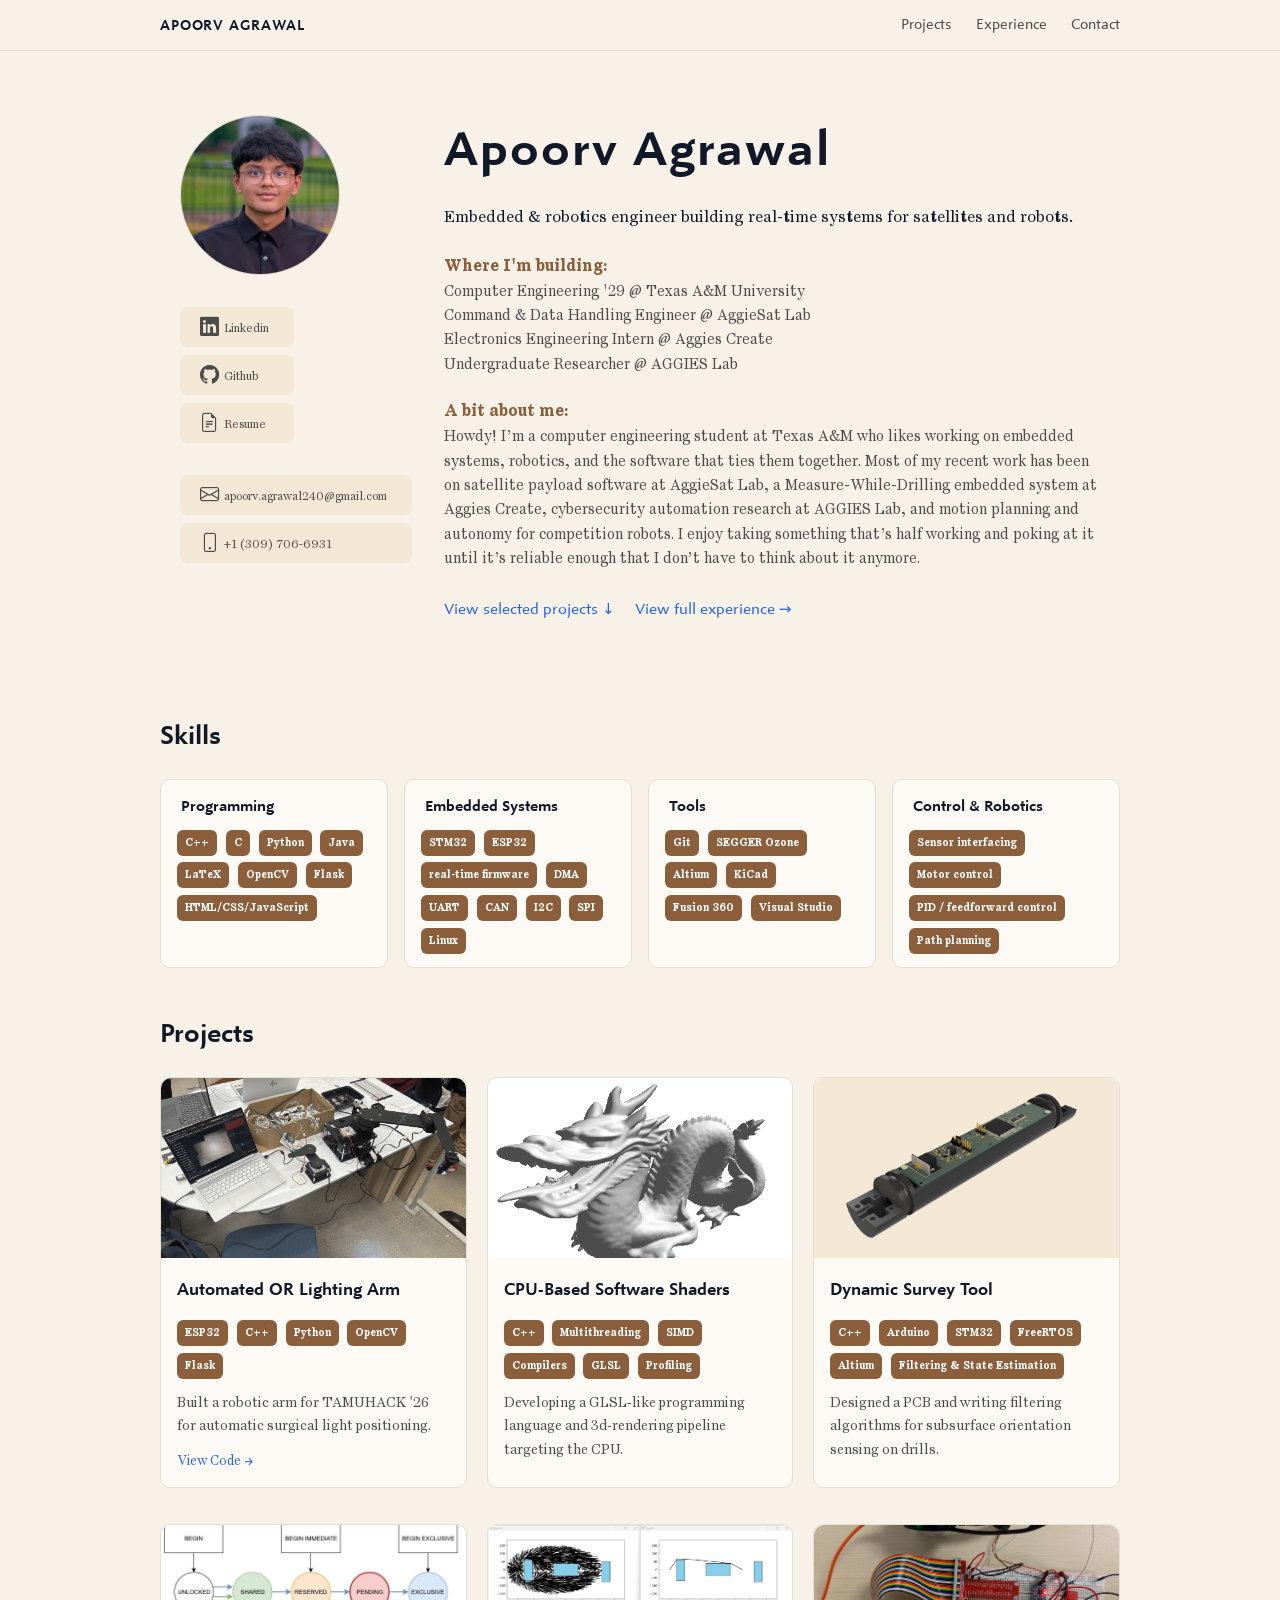
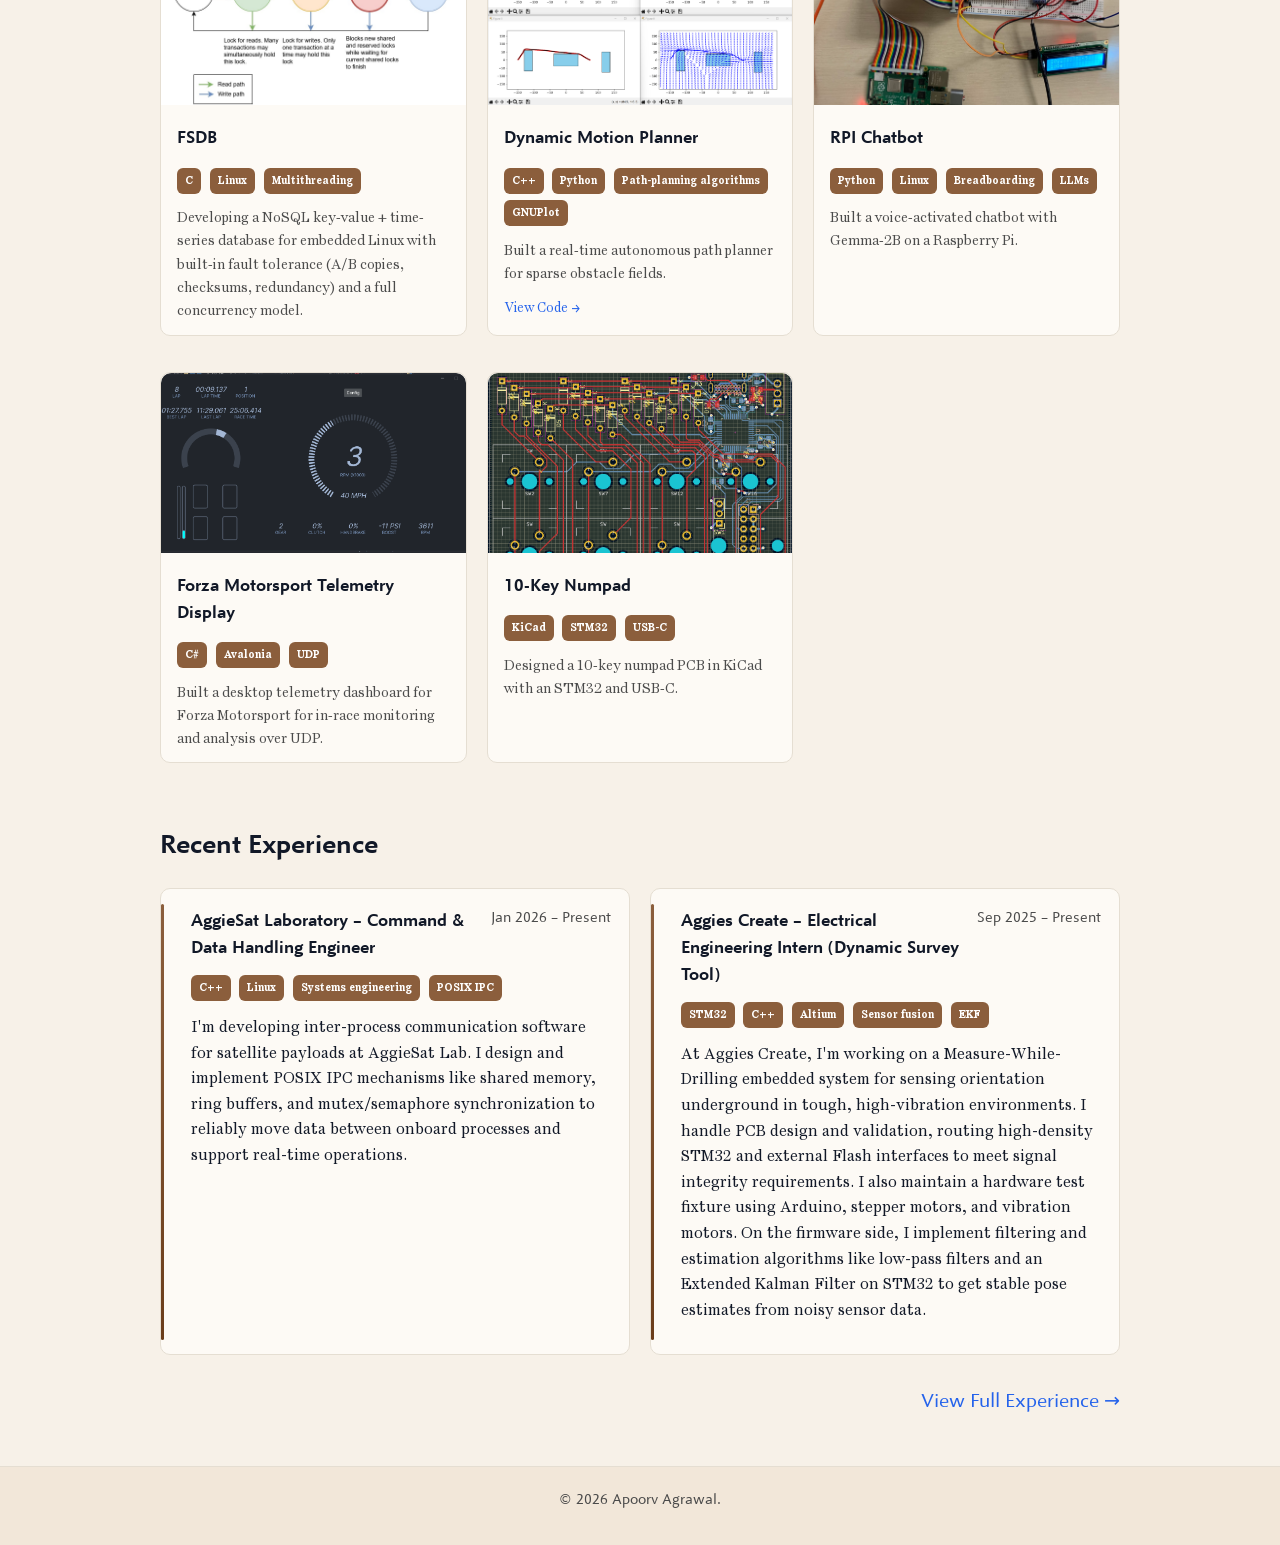
==== commit 2cd3dcb7: "Small project changes" ====
--- a/index.html
+++ b/index.html
@@ -169,7 +169,7 @@
           <p>
             Built a robotic arm for TAMUHACK '26 for automatic surgical light positioning.
           </p>
-          <a href="https://github.com/Apoorv240/lighting-arm" target="_blank" class="project-link">View Code →</a>
+          <a href="https://github.com/Apoorv240/TAMU-Hack-2026" target="_blank" class="project-link">View Code →</a>
         </article>
 
         <!-- Project 2 -->
@@ -224,7 +224,7 @@
           <p>
             Developing a NoSQL key-value + time-series database for embedded Linux with built-in fault tolerance (A/B copies, checksums, redundancy) and a full concurrency model.
           </p>
-          <a href="https://github.com/Apoorv240/cpu-shader-pipeline" target="_blank" class="project-link">View Code →</a>
+          <!-- <a href="https://github.com/Apoorv240/cpu-shader-pipeline" target="_blank" class="project-link">View Code →</a> -->
         </article>
 
         <!-- Project 2 -->
@@ -242,7 +242,7 @@
           <p>
             Built a real-time autonomous path planner for sparse obstacle fields.
           </p>
-          <a href="https://github.com/Apoorv240/cpu-shader-pipeline" target="_blank" class="project-link">View Code →</a>
+          <a href="https://github.com/Apoorv240/Dynamic-Motion-Planner" target="_blank" class="project-link">View Code →</a>
         </article>
 
         <!-- Project 2 -->
@@ -260,7 +260,7 @@
           <p>
             Built a voice-activated chatbot with Gemma-2B on a Raspberry Pi.
           </p>
-          <a href="https://github.com/Apoorv240/cpu-shader-pipeline" target="_blank" class="project-link">View Code →</a>
+          <!-- <a href="https://github.com/Apoorv240/cpu-shader-pipeline" target="_blank" class="project-link">View Code →</a> -->
         </article>
 
         <!-- Project 3 -->
@@ -277,7 +277,7 @@
           <p>
             Built a desktop telemetry dashboard for Forza Motorsport for in-race monitoring and analysis over UDP.
           </p>
-          <a href="https://github.com/Apoorv240/forza-telemetry" target="_blank" class="project-link">View Code →</a>
+          <!-- <a href="https://github.com/Apoorv240/forza-telemetry" target="_blank" class="project-link">View Code →</a> -->
         </article>
 
         <!-- Project 3 -->
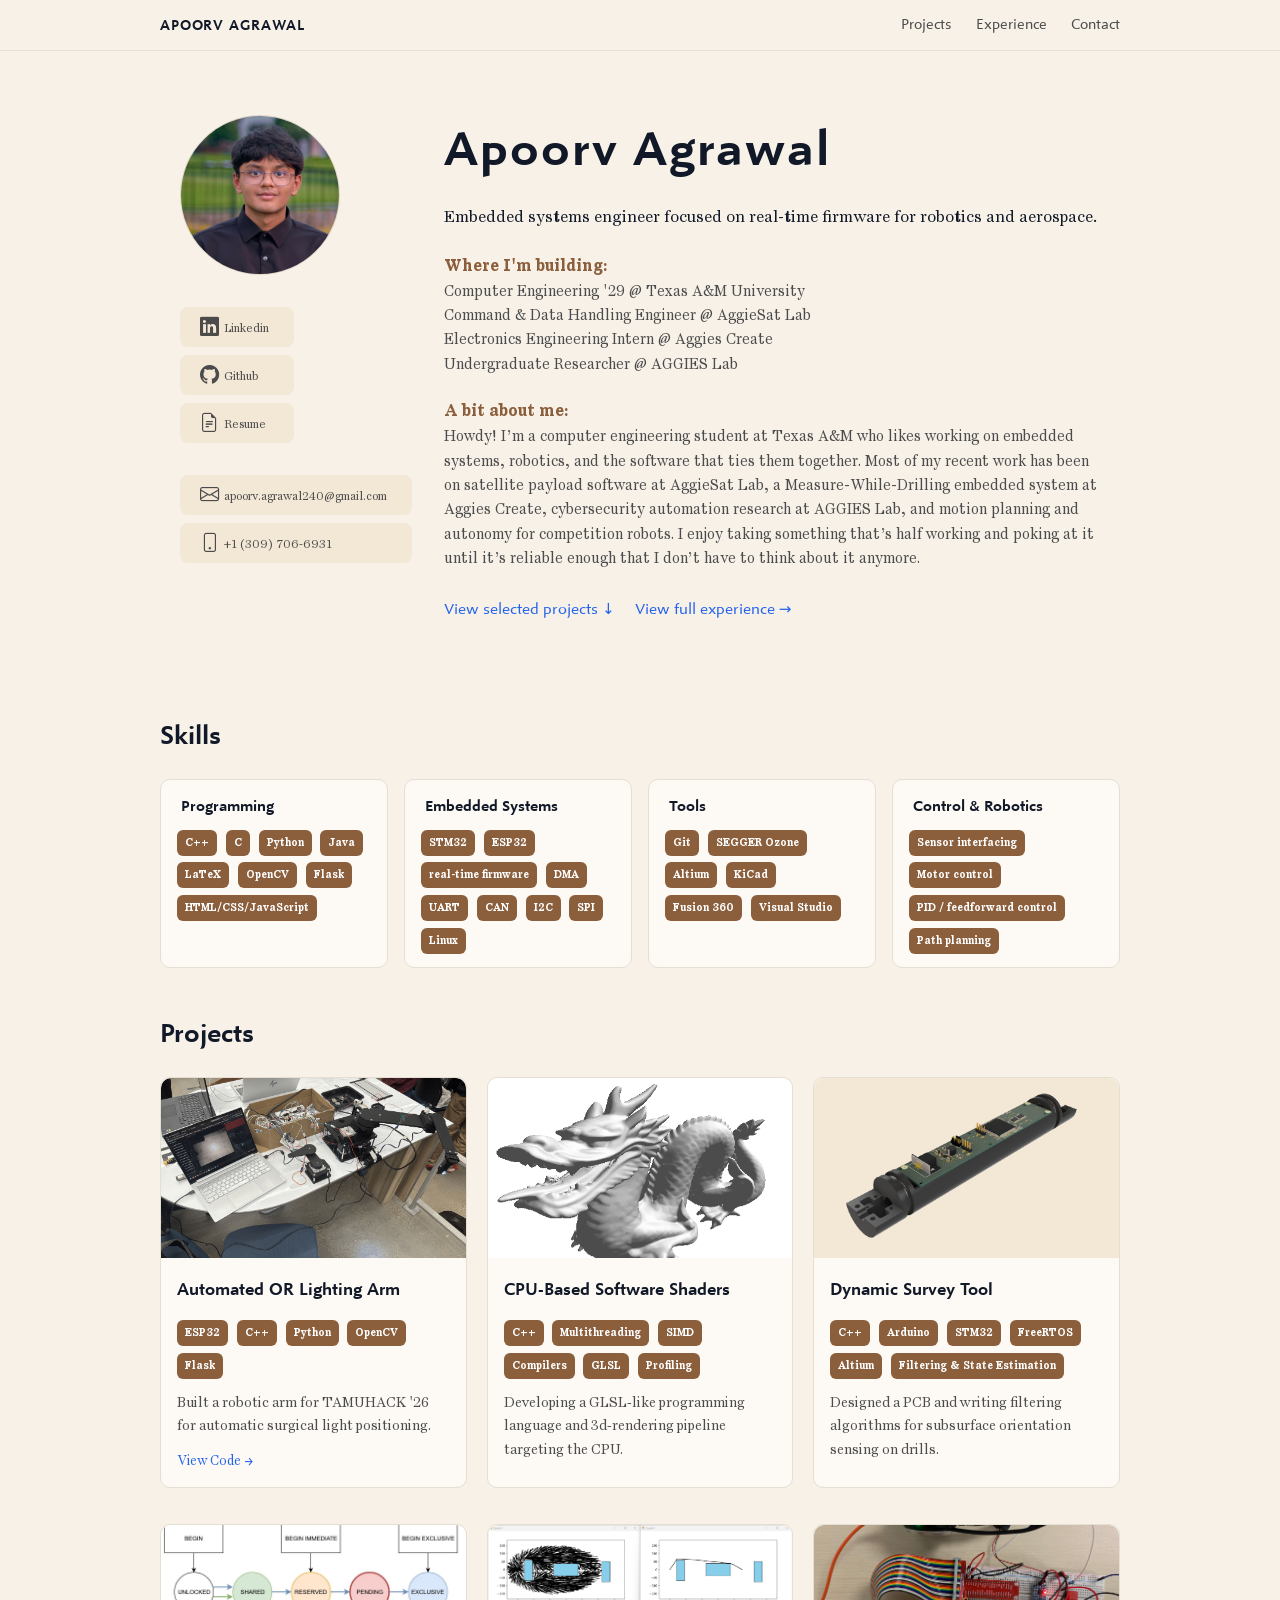
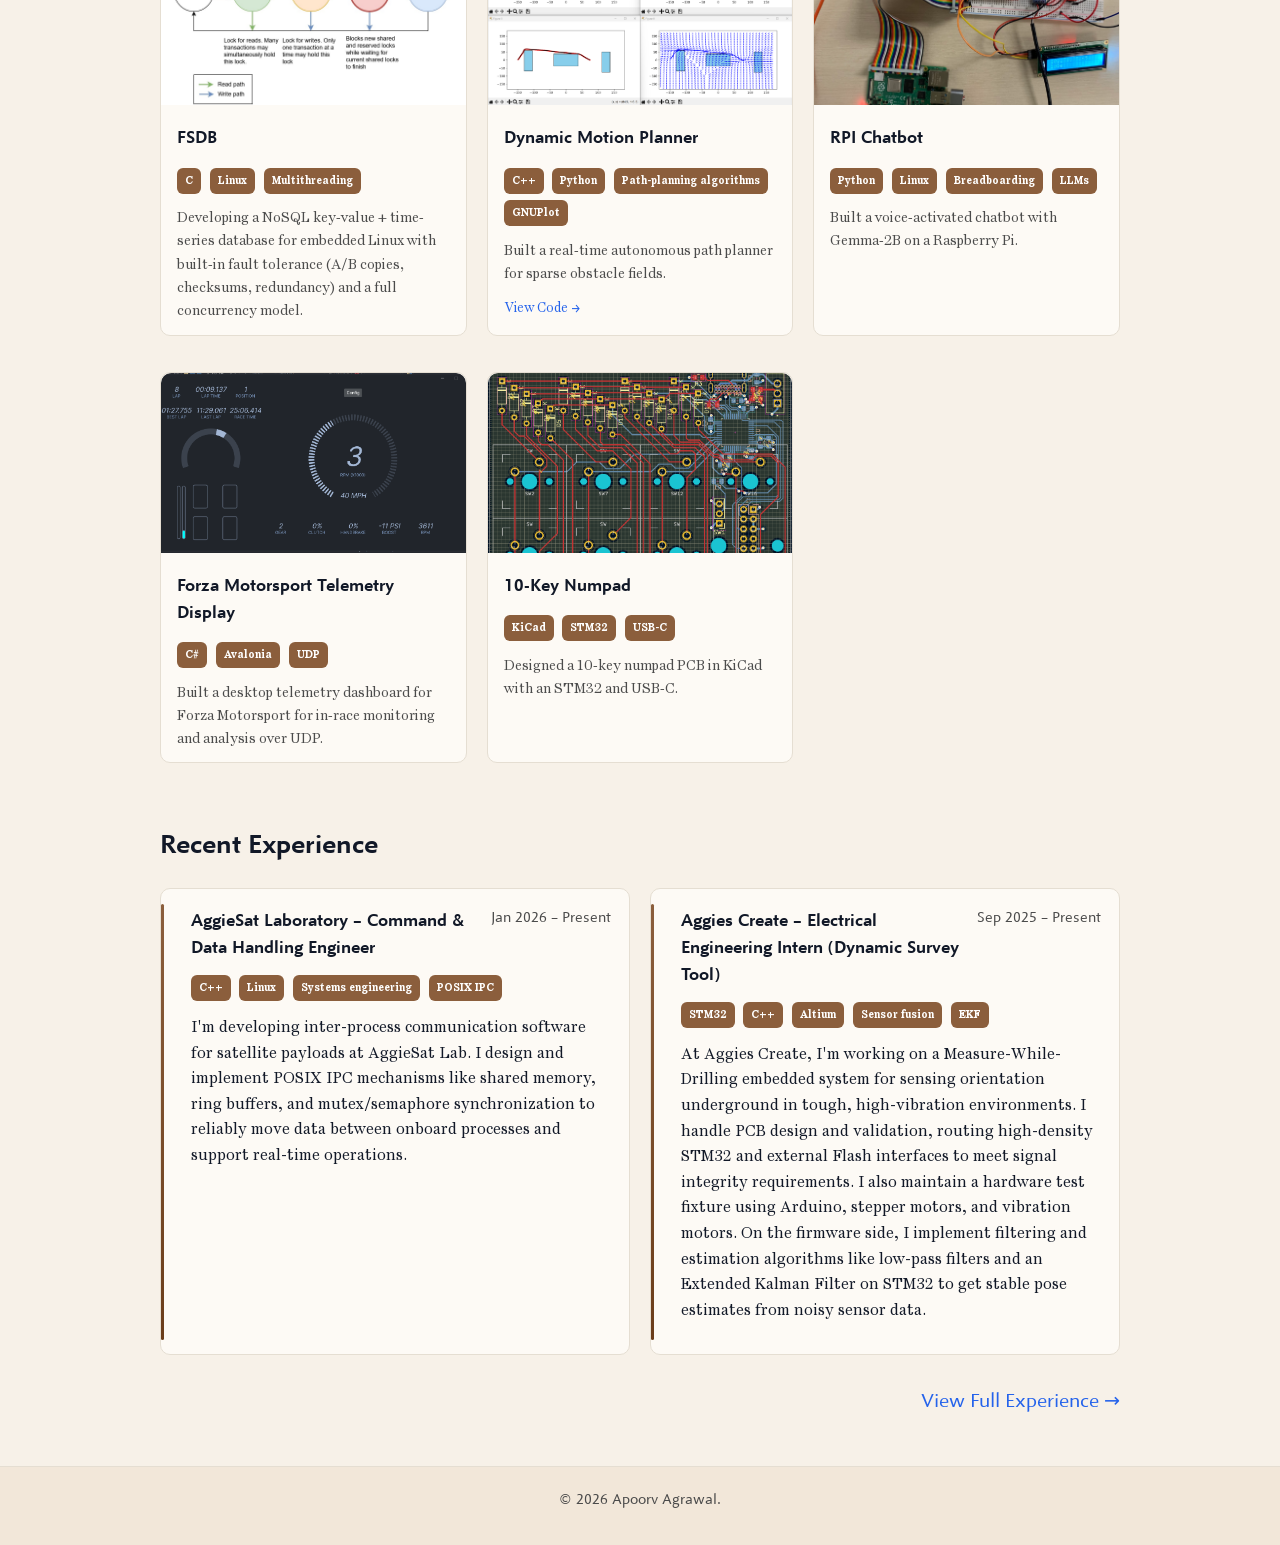
==== commit 1ea9768b: "Fixed header" ====
--- a/index.html
+++ b/index.html
@@ -63,7 +63,7 @@
       <div class="hero-text">
         <h1>Apoorv Agrawal</h1>
         <p class="hero-tagline">
-          Embedded &amp; robotics engineer building real-time systems for satellites and robots.
+          Embedded systems engineer focused on real-time firmware for robotics and aerospace.
         </p>
 
         <h3 class="hero-section-header">Where I'm building:</h3>
